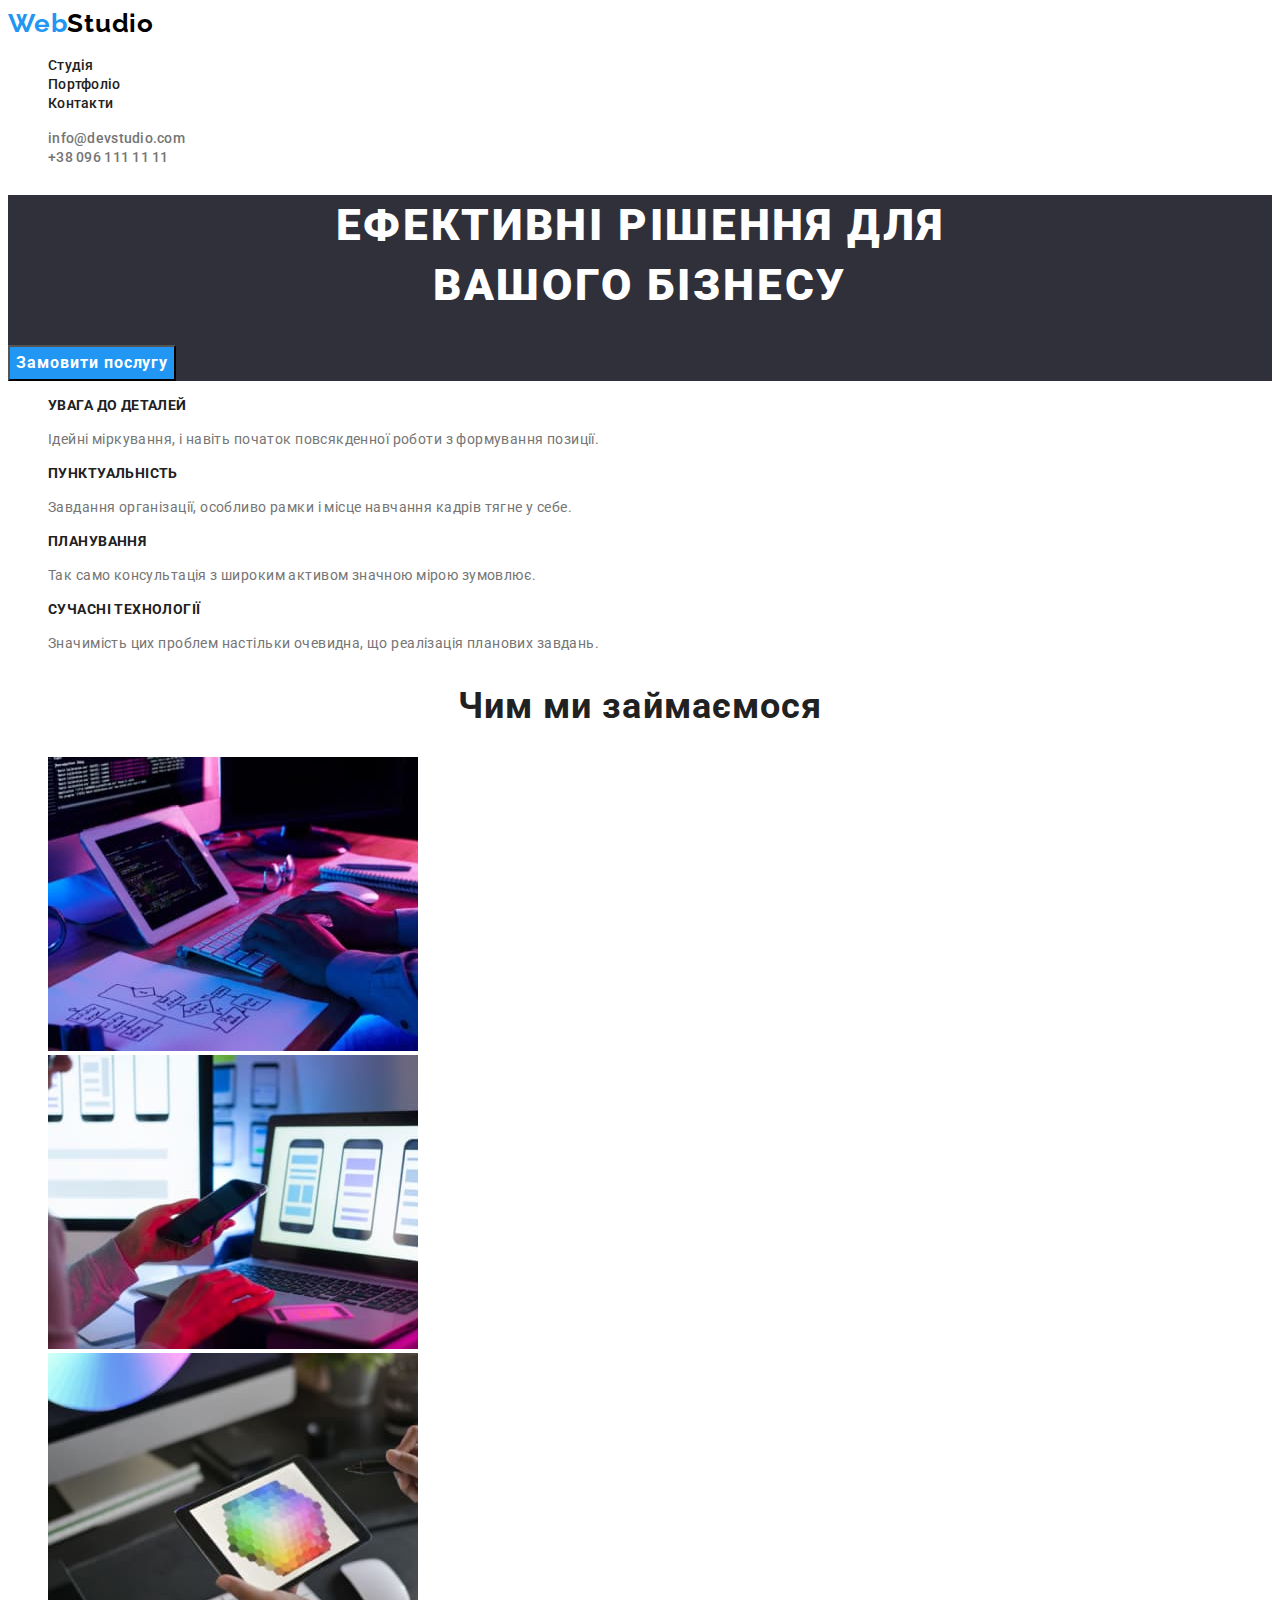
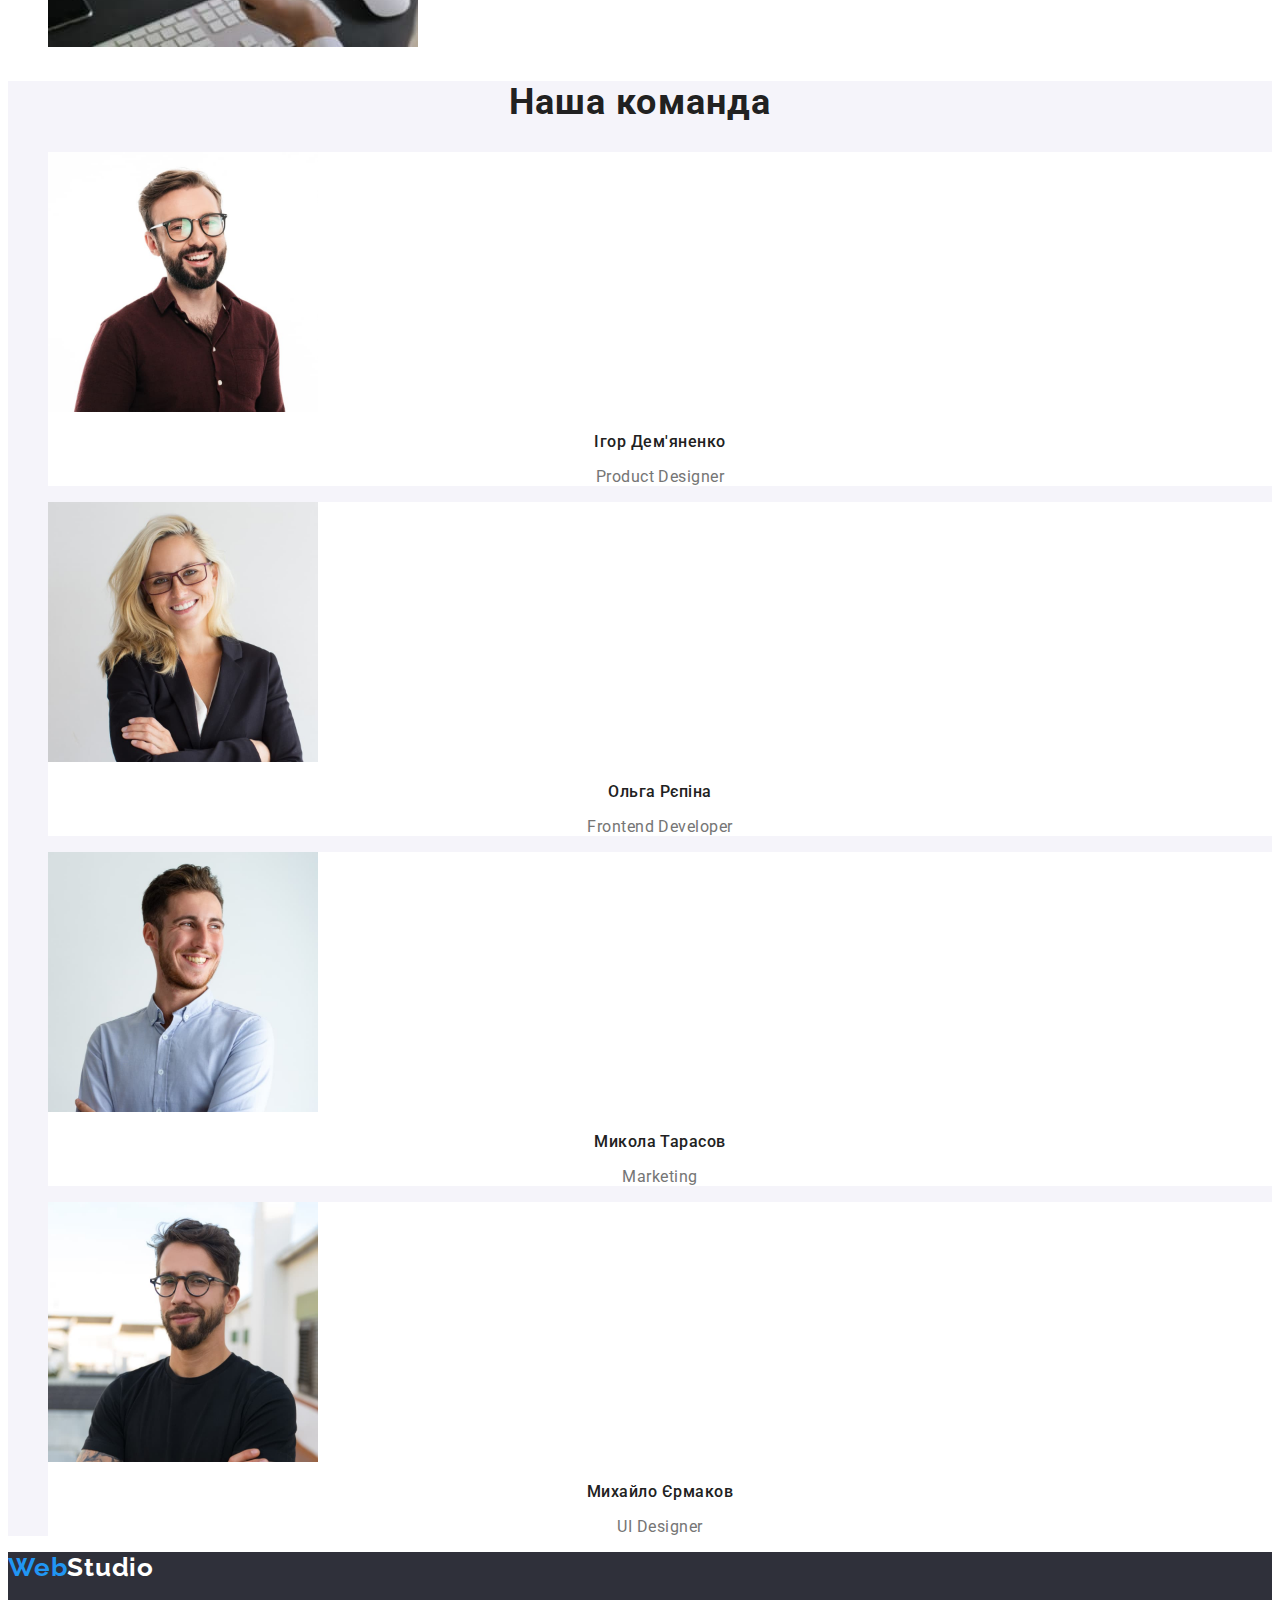
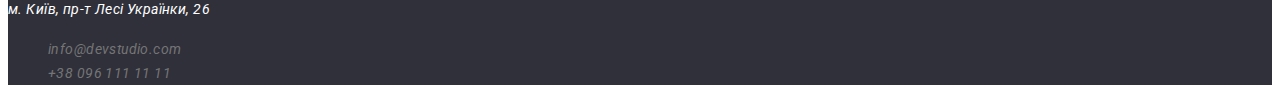
==== index.html @ 88e868c9 "Summary" ====
<!DOCTYPE html>
<html lang="uk">
  <head>
    <meta charset="UTF-8">
    <meta http-equiv="X-UA-Compatible" content="IE=edge">
    <meta name="viewport" content="width=device-width, initial-scale=1.0">
    <link rel="preconnect" href="https://fonts.googleapis.com">
    <link rel="preconnect" href="https://fonts.gstatic.com" crossorigin>
    <link
      href="https://fonts.googleapis.com/css2?family=Raleway:wght@700&family=Roboto:wght@400;500;700;900&display=swap"
      rel="stylesheet">
    <link rel="stylesheet" href="css/styles.css">
    <title>WebStudio</title>
  </head>
  <body>
    <!--Шапка-->
    <header>
      <nav>
        <a href="./index.html" class="logo">Web<span class="logo-styles">Studio</span></a>
        <ul class="nav-link">
          <li><a href="./index.html" class="font">Студія</a></li>
          <li><a href="./portfolio.html" class="font">Портфоліо</a></li>
          <li><a href="/" class="font">Контакти</a></li>
        </ul>
      </nav>
      <!--Контакти-->
      <ul class="contact">
        <li><a href="mailto:info@devstudio.com" class="info">info@devstudio.com</a></li>
        <li><a href="tel:+380961111111" class="info">+38 096 111 11 11</a></li>
      </ul>
    </header>
    <main>
      <!--Банер-->
      <section class="baner-style">
        <h1 class="baner-text">
          Ефективні рішення для <br>
          вашого бізнесу
        </h1>
        <button type="button" class="baner-button">Замовити послугу</button>
      </section>
      <!--Деталі-->
      <section>
        <h2 style="display: none">Shadow</h2>
        <ul>
          <li>
            <h3 class="factor">УВАГА ДО ДЕТАЛЕЙ</h3>
            <p class="opisanie">
              Ідейні міркування, і навіть початок повсякденної роботи з формування позиції.
            </p>
          </li>
          <li>
            <h3 class="factor">ПУНКТУАЛЬНІСТЬ</h3>
            <p class="opisanie">
              Завдання організації, особливо рамки і місце навчання кадрів тягне у себе.
            </p>
          </li>
          <li>
            <h3 class="factor">ПЛАНУВАННЯ</h3>
            <p class="opisanie">Так само консультація з широким активом значною мірою зумовлює.</p>
          </li>
          <li>
            <h3 class="factor">СУЧАСНІ ТЕХНОЛОГІЇ</h3>
            <p class="opisanie">
              Значимість цих проблем настільки очевидна, що реалізація планових завдань.
            </p>
          </li>
        </ul>
      </section>
      <!--Заняття-->
      <section>
        <h2 class="glava">Чим ми займаємося</h2>
        <ul>
          <li>
            <img src="./images/boxone.jpg" alt="Адаптовано під будь який тип екрану" width="370">
          </li>
          <li>
            <img src="./images/boxtwo.jpg" alt="Робити можно завдяки смартфону" width="370">
          </li>
          <li>
            <img src="./images/boxthree.jpg" alt="Робота з зображенням" width="370">
          </li>
        </ul>
      </section>
      <!--Команда-->
      <section class="glava-job-title">
        <h2 class="glava">Наша команда</h2>
        <ul>
          <li class="bg-card">
            <img src="./images/nameone.jpg" alt="Ігор Дем'яненко" width="270">
            <h3 class="name-people">Ігор Дем'яненко</h3>
            <p class="job-title">Product Designer</p>
          </li>
          <li class="bg-card">
            <img src="./images/nametwo.jpg" alt="Ольга Рєпіна" width="270">
            <h3 class="name-people">Ольга Рєпіна</h3>
            <p class="job-title">Frontend Developer</p>
          </li>
          <li class="bg-card">
            <img src="./images/namethree.jpg" alt="Микола Тарасов" width="270">
            <h3 class="name-people">Микола Тарасов</h3>
            <p class="job-title">Marketing</p>
          </li>
          <li class="bg-card">
            <img src="./images/namefour.jpg" alt="Михайло Єрмаков" width="270">
            <h3 class="name-people">Михайло Єрмаков</h3>
            <p class="job-title">UI Designer</p>
          </li>
        </ul>
      </section>
    </main>
    <!--Підвал-->
    <footer class="drop-info">
      <a href="./index.html" class="logo">Web<span class="foot-logo">Studio</span></a>
      <address>
        <p class="street">м. Київ, пр-т Лесі Українки, 26</p>
        <ul class="foot-contact">
          <li><a href="mailto:info@devstudio.com" class="foot-info">info@devstudio.com</a></li>
          <li><a href="tel:+380961111111" class="foot-info">+38 096 111 11 11</a></li>
        </ul>
      </address>
    </footer>
  </body>
</html>
---- css/styles.css ----
:root {
  --background-color-sect: #2f303a;
  --background-color-sect-button: #f5f4fa;
  --background-color-button: #2196f3;
  --background-color-focus-button: #188CE8;
  --text-color-logo: #000000;
  --text-color-logo-foot: #ffffff;
  --color-text-logo: #2196f3;
  --color-text-title-button: #ffffff;
  --color-text-h2: #212121;
  --color-text-p: #757575;
  --color-text-link: #212121;
  --color-text-contact: #757575;
  --hover-focus-link-button: #2196f3;
}

body {
  font-family: 'Roboto', sans-serif;
  background: #ffffff;
  color: var(--color-text-h2);
}

ul {
  list-style: none;
}

a {
  text-decoration: none;
}

/* Logo-шрифт/колір */

.logo {
  font-family: 'Raleway', sans-serif;
  color: var(--color-text-logo);
  font-weight: 700;
  font-size: 26px;
  line-height: calc(31 / 26);
  letter-spacing: 0.03em;
}

.logo-styles {
  color: var(--text-color-logo);
  line-height: calc(31 / 26);
  letter-spacing: 0.03em;
}

/* Шапка index portfolio */

.nav-link .font {
  color: var(--color-text-link);
  font-weight: 500;
  font-size: 14px;
  line-height: calc(16 / 14);
  letter-spacing: 0.02em;
}

.nav-link .font:hover,
.nav-link .font:focus {
  color: var(--hover-focus-link-button);
}

.contact .info {
  color: var(--color-text-contact);
  font-weight: 500;
  font-size: 14px;
  line-height: calc(16 / 14);
  letter-spacing: 0.02em;
}

.contact .info:hover,
.contact .info:focus {
  color: var(--hover-focus-link-button);
}

/* Банер index */

.baner-style {
  background: var(--background-color-sect);
}

.baner-text {
  color: var(--color-text-title-button);
  text-align: center;
  font-weight: 900;
  font-size: 44px;
  line-height: calc(60 / 44);
  letter-spacing: 0.06em;
  text-transform: uppercase;
}

.baner-button {
  font-family: 'Roboto', sans-serif;
  background-color: var(--background-color-button);
  color: var(--color-text-title-button);
  cursor: pointer;
  font-weight: 700;
  font-size: 16px;
  line-height: calc(30 / 16);
  letter-spacing: 0.06em;
}

.baner-button:hover,
.baner-button:focus {
  background-color: var(--background-color-focus-button);
}

/* Деталі */

.factor {
  font-weight: 700;
  font-size: 14px;
  line-height: calc(16 / 14);
  letter-spacing: 0.03em;
  text-transform: uppercase;
}

.opisanie {
  font-size: 14px;
  color: var(--color-text-p);
  line-height: calc(24 / 14);
  letter-spacing: 0.03em;
}

/* Заняття Команда index */

.glava-job-title {
  background-color: var(--background-color-sect-button);
}

.glava {
  text-align: center;
  font-weight: 700;
  font-size: 36px;
  line-height: calc(42 / 36);
  letter-spacing: 0.03em;
}

.bg-card {
  background-color: var(--color-text-title-button);
}

.name-people {
  text-align: center;
  font-weight: 500;
  font-size: 16px;
  line-height: calc(19 / 16);
  letter-spacing: 0.03em;
}

.job-title {
  color: var(--color-text-p);
  text-align: center;
  font-size: 16px;
  line-height: calc(19 / 16);
  letter-spacing: 0.03em;
}

/* Портфоліо */

.list-button .click-button {
  font-family: 'Roboto', sans-serif;
  background-color: var(--background-color-sect-button);
  cursor: pointer;
  color: var(--color-text-link);
  font-weight: 500;
  font-size: 16px;
  line-height: calc(26 / 16);
  text-align: center;
  letter-spacing: 0.03em;
}

.list-button .click-button:hover,
.list-button .click-button:focus {
  background-color: var(--hover-focus-link-button);
  color: var(--color-text-title-button);
}

.project-company {
  font-weight: 700;
  font-size: 18px;
  line-height: calc(36 / 18);
  letter-spacing: 0.06em;
}

.marker-company {
  color: var(--color-text-p);
  font-size: 16px;
  line-height: calc(30 / 16);
  letter-spacing: 0.03em;
}

/* Підвал index portfolio */

.drop-info {
  background: var(--background-color-sect);
}

.foot-logo {
  color: var(--text-color-logo-foot);
  line-height: calc(31 / 26);
  letter-spacing: 0.03em;
}

.street {
  color: var(--text-color-logo-foot);
  font-size: 14px;
  line-height: calc(24 / 14);
  letter-spacing: 0.03em;
}

.foot-contact .foot-info {
  color: var(--color-text-contact);
  font-size: 14px;
  line-height: calc(24 / 14);
  letter-spacing: 0.03em;
}

.foot-contact .foot-info:hover,
.foot-contact .foot-info:focus {
  color: var(--hover-focus-link-button);
}
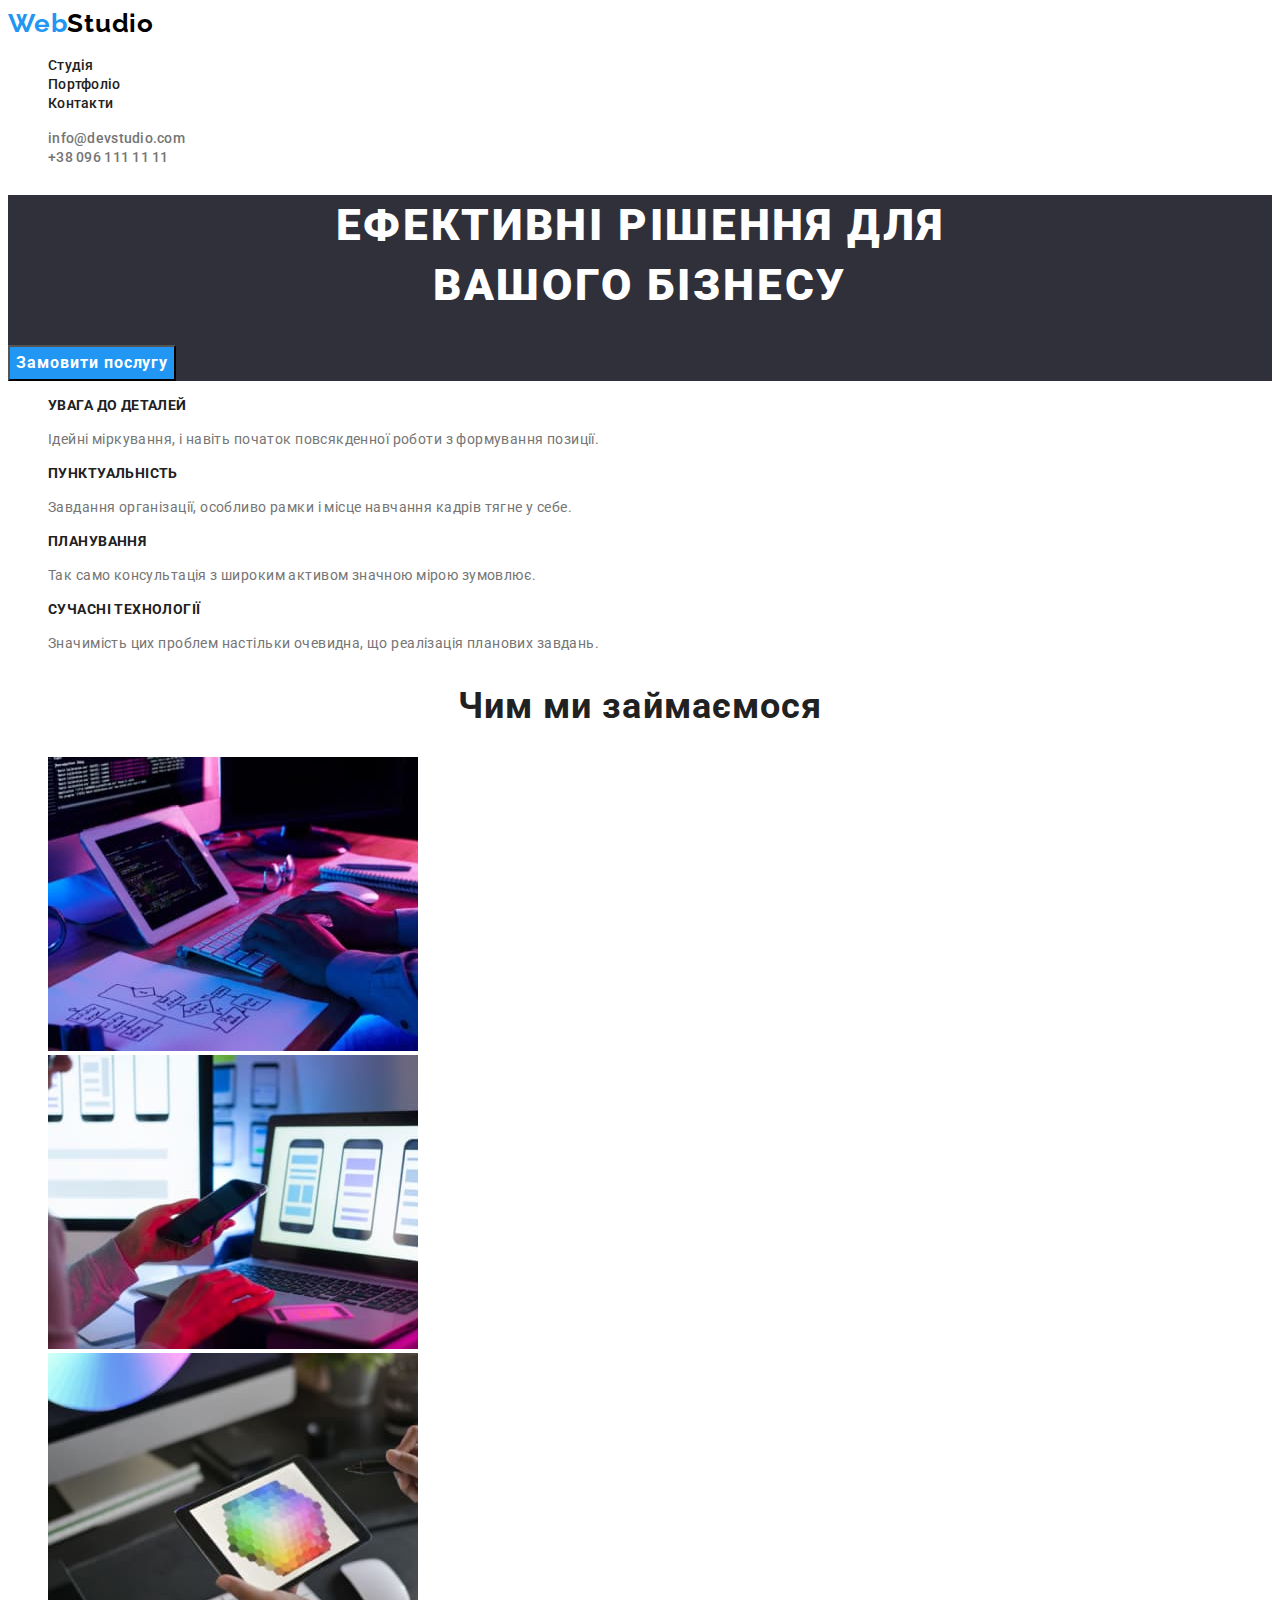
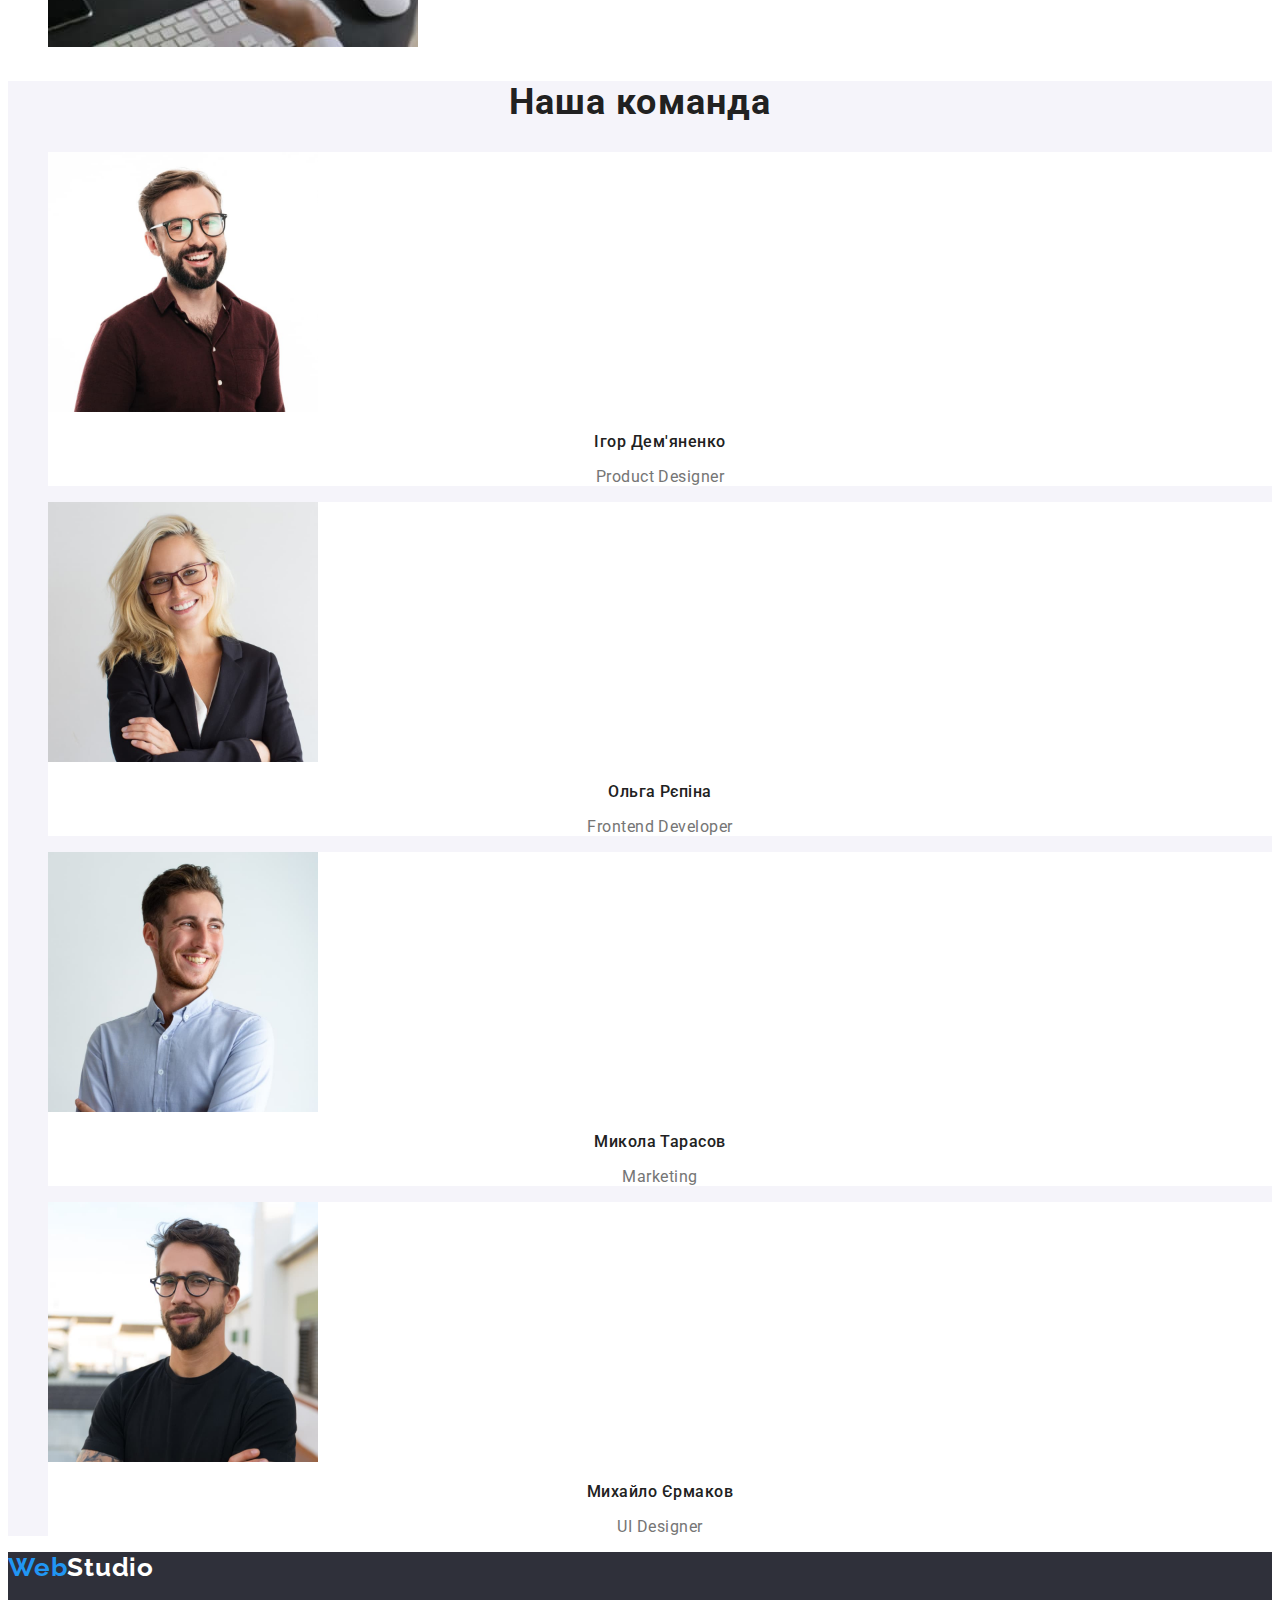
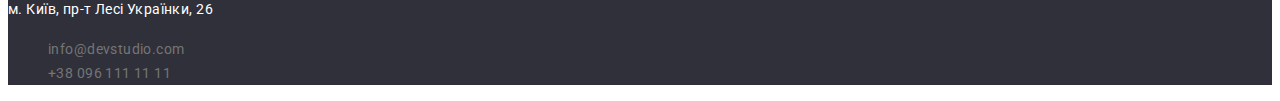
==== commit e00ea445: "New Summary" ====
--- a/index.html
+++ b/index.html
@@ -111,7 +111,7 @@
     <!--Підвал-->
     <footer class="drop-info">
       <a href="./index.html" class="logo">Web<span class="foot-logo">Studio</span></a>
-      <address>
+      <address class="foot-adress">
         <p class="street">м. Київ, пр-т Лесі Українки, 26</p>
         <ul class="foot-contact">
           <li><a href="mailto:info@devstudio.com" class="foot-info">info@devstudio.com</a></li>
--- a/css/styles.css
+++ b/css/styles.css
@@ -2,7 +2,7 @@
   --background-color-sect: #2f303a;
   --background-color-sect-button: #f5f4fa;
   --background-color-button: #2196f3;
-  --background-color-focus-button: #188CE8;
+  --background-color-focus-button: #188ce8;
   --text-color-logo: #000000;
   --text-color-logo-foot: #ffffff;
   --color-text-logo: #2196f3;
@@ -90,7 +90,7 @@
 }
 
 .baner-button {
-  font-family: 'Roboto', sans-serif;
+  font-family: inherit;
   background-color: var(--background-color-button);
   color: var(--color-text-title-button);
   cursor: pointer;
@@ -159,7 +159,7 @@
 /* Портфоліо */
 
 .list-button .click-button {
-  font-family: 'Roboto', sans-serif;
+  font-family: inherit;
   background-color: var(--background-color-sect-button);
   cursor: pointer;
   color: var(--color-text-link);
@@ -171,7 +171,8 @@
 }
 
 .list-button .click-button:hover,
-.list-button .click-button:focus {
+.list-button .click-button:focus,
+.list-button .click-button:active {
   background-color: var(--hover-focus-link-button);
   color: var(--color-text-title-button);
 }
@@ -202,6 +203,10 @@
   letter-spacing: 0.03em;
 }
 
+.foot-adress {
+  font-style: normal;
+}
+
 .street {
   color: var(--text-color-logo-foot);
   font-size: 14px;
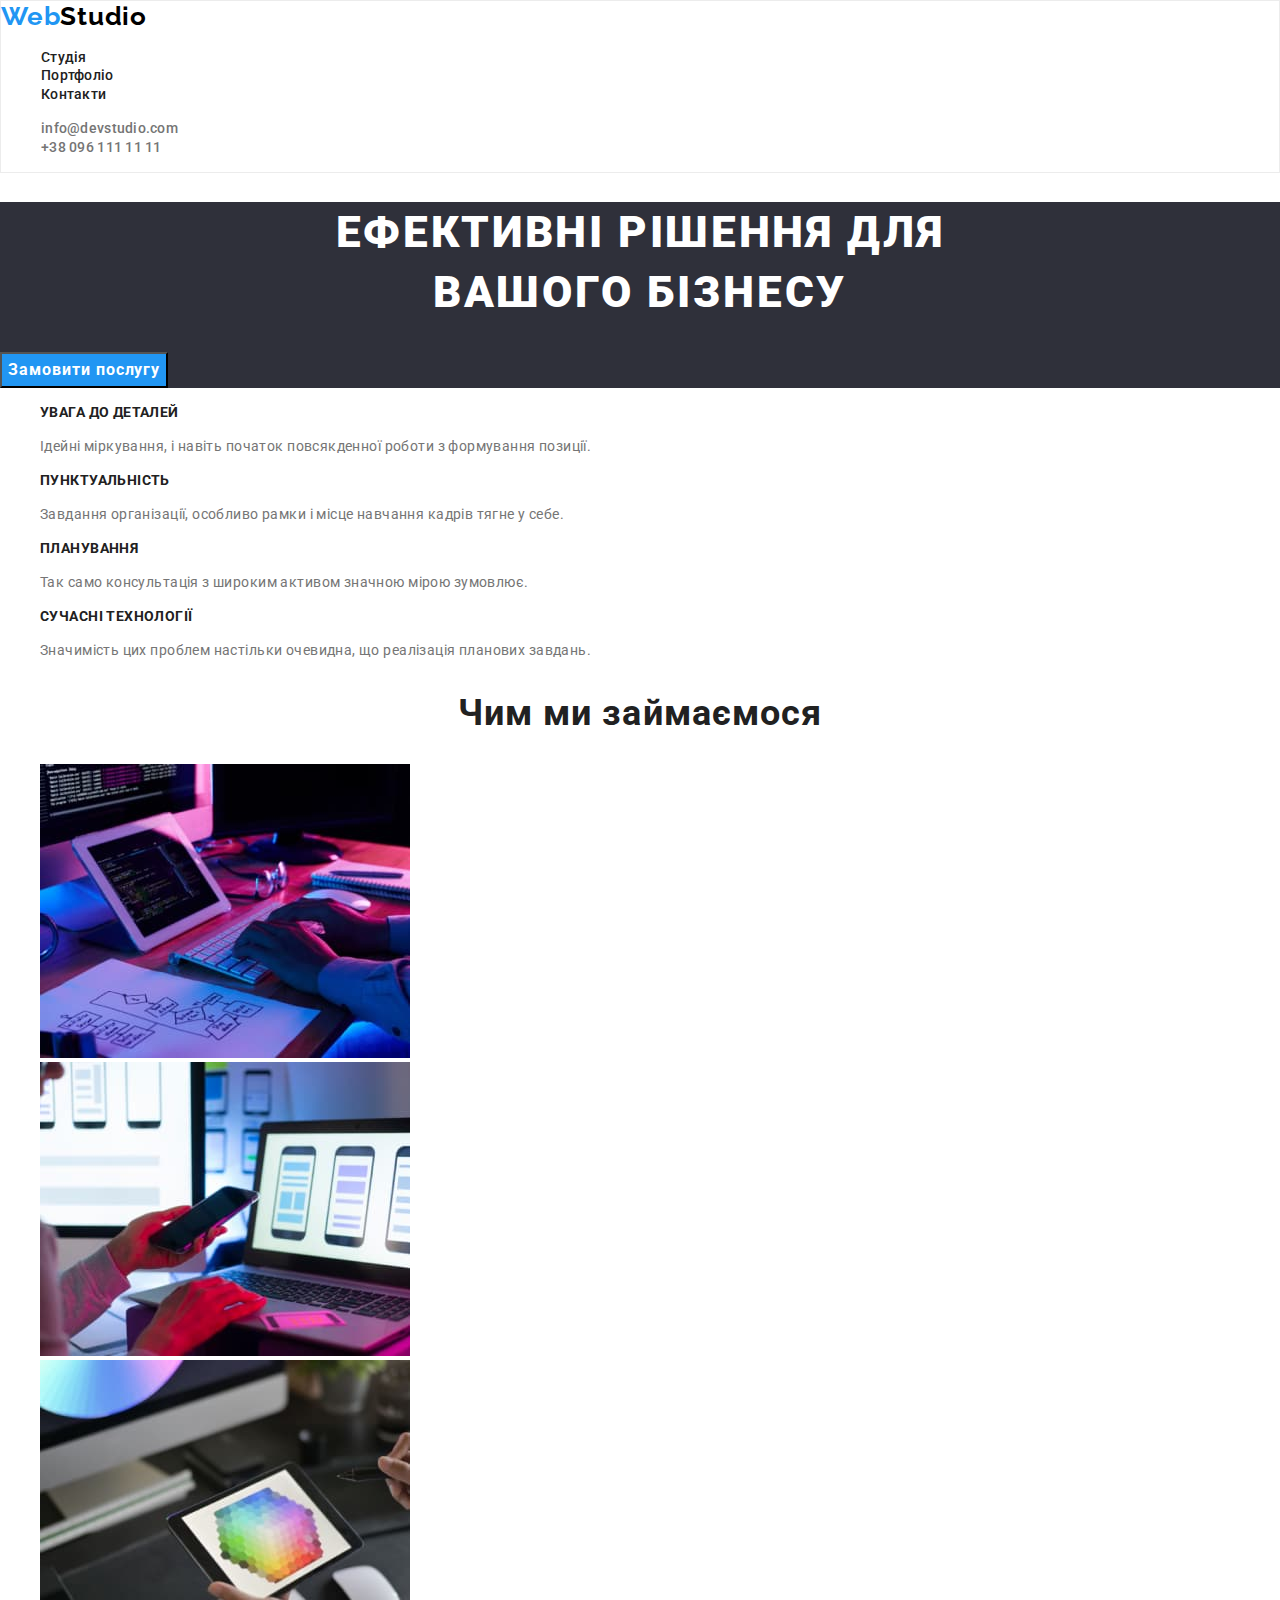
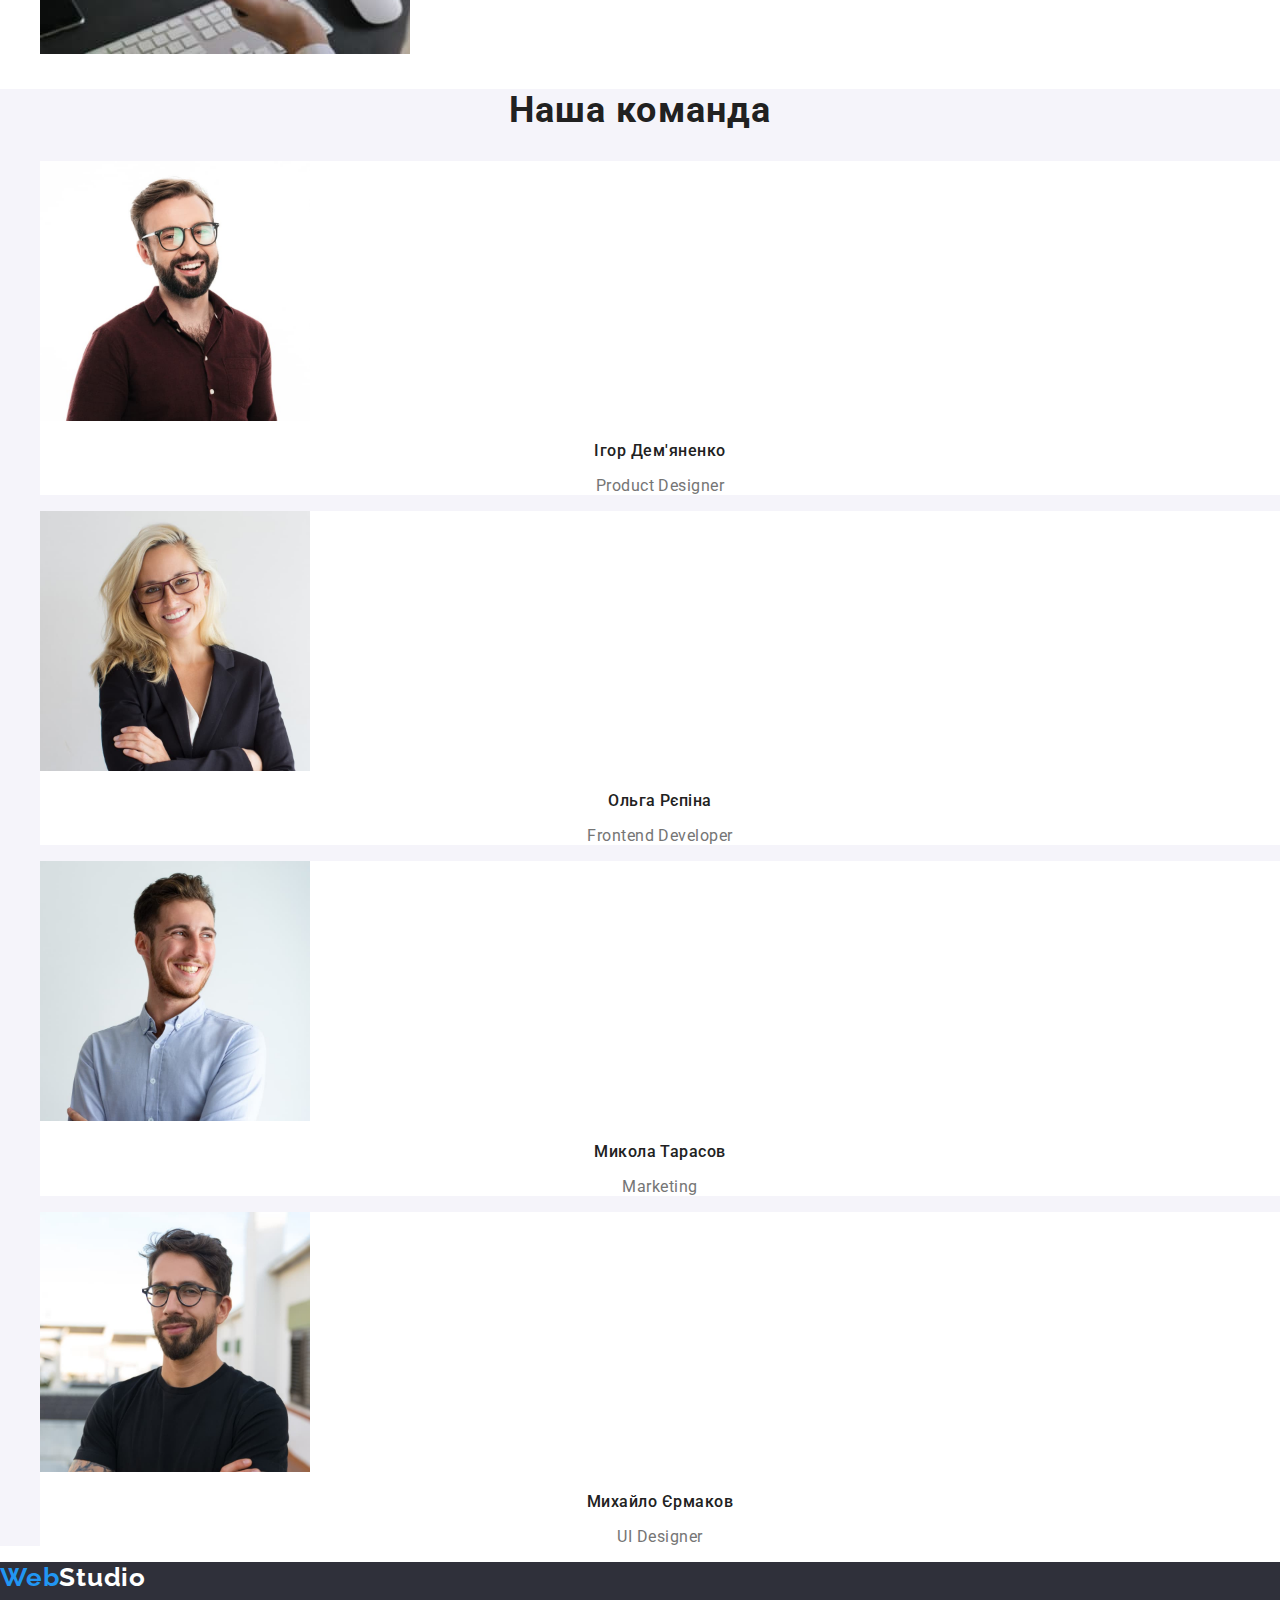
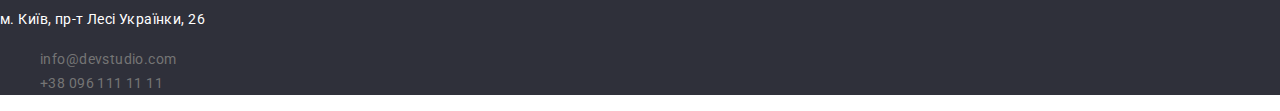
==== commit c7d11fb4: "Summary NEW 10.11" ====
--- a/index.html
+++ b/index.html
@@ -1,123 +1,146 @@
 <!DOCTYPE html>
 <html lang="uk">
   <head>
-    <meta charset="UTF-8">
-    <meta http-equiv="X-UA-Compatible" content="IE=edge">
-    <meta name="viewport" content="width=device-width, initial-scale=1.0">
-    <link rel="preconnect" href="https://fonts.googleapis.com">
-    <link rel="preconnect" href="https://fonts.gstatic.com" crossorigin>
+    <meta charset="UTF-8" />
+    <meta http-equiv="X-UA-Compatible" content="IE=edge" />
+    <meta name="viewport" content="width=device-width, initial-scale=1.0" />
+    <link rel="preconnect" href="https://fonts.googleapis.com" />
+    <link rel="preconnect" href="https://fonts.gstatic.com" crossorigin />
     <link
       href="https://fonts.googleapis.com/css2?family=Raleway:wght@700&family=Roboto:wght@400;500;700;900&display=swap"
-      rel="stylesheet">
-    <link rel="stylesheet" href="css/styles.css">
+      rel="stylesheet"
+    />
+    <link
+      rel="stylesheet"
+      href="https://cdnjs.cloudflare.com/ajax/libs/modern-normalize/1.1.0/modern-normalize.min.css"
+    />
+    <link rel="stylesheet" href="css/styles.css" />
     <title>WebStudio</title>
   </head>
   <body>
     <!--Шапка-->
-    <header>
-      <nav>
-        <a href="./index.html" class="logo">Web<span class="logo-styles">Studio</span></a>
-        <ul class="nav-link">
-          <li><a href="./index.html" class="font">Студія</a></li>
-          <li><a href="./portfolio.html" class="font">Портфоліо</a></li>
-          <li><a href="/" class="font">Контакти</a></li>
+    <header class="headers">
+      <div class="container container-nav">
+        <nav>
+          <a href="./index.html" class="logo">Web<span class="logo-styles">Studio</span></a>
+          <ul class="nav-link">
+            <li><a href="./index.html" class="font">Студія</a></li>
+            <li><a href="./portfolio.html" class="font">Портфоліо</a></li>
+            <li><a href="/" class="font">Контакти</a></li>
+          </ul>
+        </nav>
+      </div>
+      <!--Контакти-->
+      <div class="container container-contact">
+        <ul class="contact">
+          <li><a href="mailto:info@devstudio.com" class="info">info@devstudio.com</a></li>
+          <li><a href="tel:+380961111111" class="info">+38 096 111 11 11</a></li>
         </ul>
-      </nav>
-      <!--Контакти-->
-      <ul class="contact">
-        <li><a href="mailto:info@devstudio.com" class="info">info@devstudio.com</a></li>
-        <li><a href="tel:+380961111111" class="info">+38 096 111 11 11</a></li>
-      </ul>
+      </div>
     </header>
     <main>
       <!--Банер-->
-      <section class="baner-style">
+      <section class="baner-style section">
         <h1 class="baner-text">
-          Ефективні рішення для <br>
+          Ефективні рішення для <br />
           вашого бізнесу
         </h1>
         <button type="button" class="baner-button">Замовити послугу</button>
       </section>
       <!--Деталі-->
-      <section>
-        <h2 style="display: none">Shadow</h2>
-        <ul>
-          <li>
-            <h3 class="factor">УВАГА ДО ДЕТАЛЕЙ</h3>
-            <p class="opisanie">
-              Ідейні міркування, і навіть початок повсякденної роботи з формування позиції.
-            </p>
-          </li>
-          <li>
-            <h3 class="factor">ПУНКТУАЛЬНІСТЬ</h3>
-            <p class="opisanie">
-              Завдання організації, особливо рамки і місце навчання кадрів тягне у себе.
-            </p>
-          </li>
-          <li>
-            <h3 class="factor">ПЛАНУВАННЯ</h3>
-            <p class="opisanie">Так само консультація з широким активом значною мірою зумовлює.</p>
-          </li>
-          <li>
-            <h3 class="factor">СУЧАСНІ ТЕХНОЛОГІЇ</h3>
-            <p class="opisanie">
-              Значимість цих проблем настільки очевидна, що реалізація планових завдань.
-            </p>
-          </li>
-        </ul>
+      <section class="section">
+        <div class="container container-factor">
+          <h2 style="display: none">Shadow</h2>
+          <ul>
+            <li>
+              <h3 class="factor">УВАГА ДО ДЕТАЛЕЙ</h3>
+              <p class="opisanie">
+                Ідейні міркування, і навіть початок повсякденної роботи з формування позиції.
+              </p>
+            </li>
+            <li>
+              <h3 class="factor">ПУНКТУАЛЬНІСТЬ</h3>
+              <p class="opisanie">
+                Завдання організації, особливо рамки і місце навчання кадрів тягне у себе.
+              </p>
+            </li>
+            <li>
+              <h3 class="factor">ПЛАНУВАННЯ</h3>
+              <p class="opisanie">
+                Так само консультація з широким активом значною мірою зумовлює.
+              </p>
+            </li>
+            <li>
+              <h3 class="factor">СУЧАСНІ ТЕХНОЛОГІЇ</h3>
+              <p class="opisanie">
+                Значимість цих проблем настільки очевидна, що реалізація планових завдань.
+              </p>
+            </li>
+          </ul>
+        </div>
       </section>
       <!--Заняття-->
-      <section>
-        <h2 class="glava">Чим ми займаємося</h2>
-        <ul>
-          <li>
-            <img src="./images/boxone.jpg" alt="Адаптовано під будь який тип екрану" width="370">
-          </li>
-          <li>
-            <img src="./images/boxtwo.jpg" alt="Робити можно завдяки смартфону" width="370">
-          </li>
-          <li>
-            <img src="./images/boxthree.jpg" alt="Робота з зображенням" width="370">
-          </li>
-        </ul>
+      <section class="section">
+        <div class="container container-work">
+          <h2 class="glava">Чим ми займаємося</h2>
+          <ul>
+            <li>
+              <img
+                src="./images/boxone.jpg"
+                alt="Адаптовано під будь який тип екрану"
+                width="370"
+              />
+            </li>
+            <li>
+              <img src="./images/boxtwo.jpg" alt="Робити можно завдяки смартфону" width="370" />
+            </li>
+            <li>
+              <img src="./images/boxthree.jpg" alt="Робота з зображенням" width="370" />
+            </li>
+          </ul>
+        </div>
       </section>
       <!--Команда-->
       <section class="glava-job-title">
-        <h2 class="glava">Наша команда</h2>
-        <ul>
-          <li class="bg-card">
-            <img src="./images/nameone.jpg" alt="Ігор Дем'яненко" width="270">
-            <h3 class="name-people">Ігор Дем'яненко</h3>
-            <p class="job-title">Product Designer</p>
-          </li>
-          <li class="bg-card">
-            <img src="./images/nametwo.jpg" alt="Ольга Рєпіна" width="270">
-            <h3 class="name-people">Ольга Рєпіна</h3>
-            <p class="job-title">Frontend Developer</p>
-          </li>
-          <li class="bg-card">
-            <img src="./images/namethree.jpg" alt="Микола Тарасов" width="270">
-            <h3 class="name-people">Микола Тарасов</h3>
-            <p class="job-title">Marketing</p>
-          </li>
-          <li class="bg-card">
-            <img src="./images/namefour.jpg" alt="Михайло Єрмаков" width="270">
-            <h3 class="name-people">Михайло Єрмаков</h3>
-            <p class="job-title">UI Designer</p>
-          </li>
-        </ul>
+        <div class="container container-people">
+          <h2 class="glava">Наша команда</h2>
+          <ul>
+            <li class="bg-card">
+              <img src="./images/nameone.jpg" alt="Ігор Дем'яненко" width="270" />
+              <h3 class="name-people">Ігор Дем'яненко</h3>
+              <p class="job-title">Product Designer</p>
+            </li>
+            <li class="bg-card">
+              <img src="./images/nametwo.jpg" alt="Ольга Рєпіна" width="270" />
+              <h3 class="name-people">Ольга Рєпіна</h3>
+              <p class="job-title">Frontend Developer</p>
+            </li>
+            <li class="bg-card">
+              <img src="./images/namethree.jpg" alt="Микола Тарасов" width="270" />
+              <h3 class="name-people">Микола Тарасов</h3>
+              <p class="job-title">Marketing</p>
+            </li>
+            <li class="bg-card">
+              <img src="./images/namefour.jpg" alt="Михайло Єрмаков" width="270" />
+              <h3 class="name-people">Михайло Єрмаков</h3>
+              <p class="job-title">UI Designer</p>
+            </li>
+          </ul>
+        </div>
       </section>
     </main>
     <!--Підвал-->
     <footer class="drop-info">
-      <a href="./index.html" class="logo">Web<span class="foot-logo">Studio</span></a>
-      <address class="foot-adress">
-        <p class="street">м. Київ, пр-т Лесі Українки, 26</p>
-        <ul class="foot-contact">
-          <li><a href="mailto:info@devstudio.com" class="foot-info">info@devstudio.com</a></li>
-          <li><a href="tel:+380961111111" class="foot-info">+38 096 111 11 11</a></li>
-        </ul>
-      </address>
+      <div class="container container-foot">
+        <a href="./index.html" class="logo">Web<span class="foot-logo">Studio</span></a>
+        <address class="foot-adress">
+          <p class="street">м. Київ, пр-т Лесі Українки, 26</p>
+          <ul class="foot-contact">
+            <li><a href="mailto:info@devstudio.com" class="foot-info">info@devstudio.com</a></li>
+            <li><a href="tel:+380961111111" class="foot-info">+38 096 111 11 11</a></li>
+          </ul>
+        </address>
+      </div>
     </footer>
   </body>
 </html>
--- a/css/styles.css
+++ b/css/styles.css
@@ -14,6 +14,16 @@
   --hover-focus-link-button: #2196f3;
 }
 
+html {
+  box-sizing: border-box;
+}
+
+*,
+*::before,
+*::after {
+  box-sizing: inherit;
+}
+
 body {
   font-family: 'Roboto', sans-serif;
   background: #ffffff;
@@ -26,6 +36,12 @@
 
 a {
   text-decoration: none;
+}
+
+/* Контейнери та відступи / стилі */
+
+.headers {
+  border: 1px solid #ECECEC;
 }
 
 /* Logo-шрифт/колір */
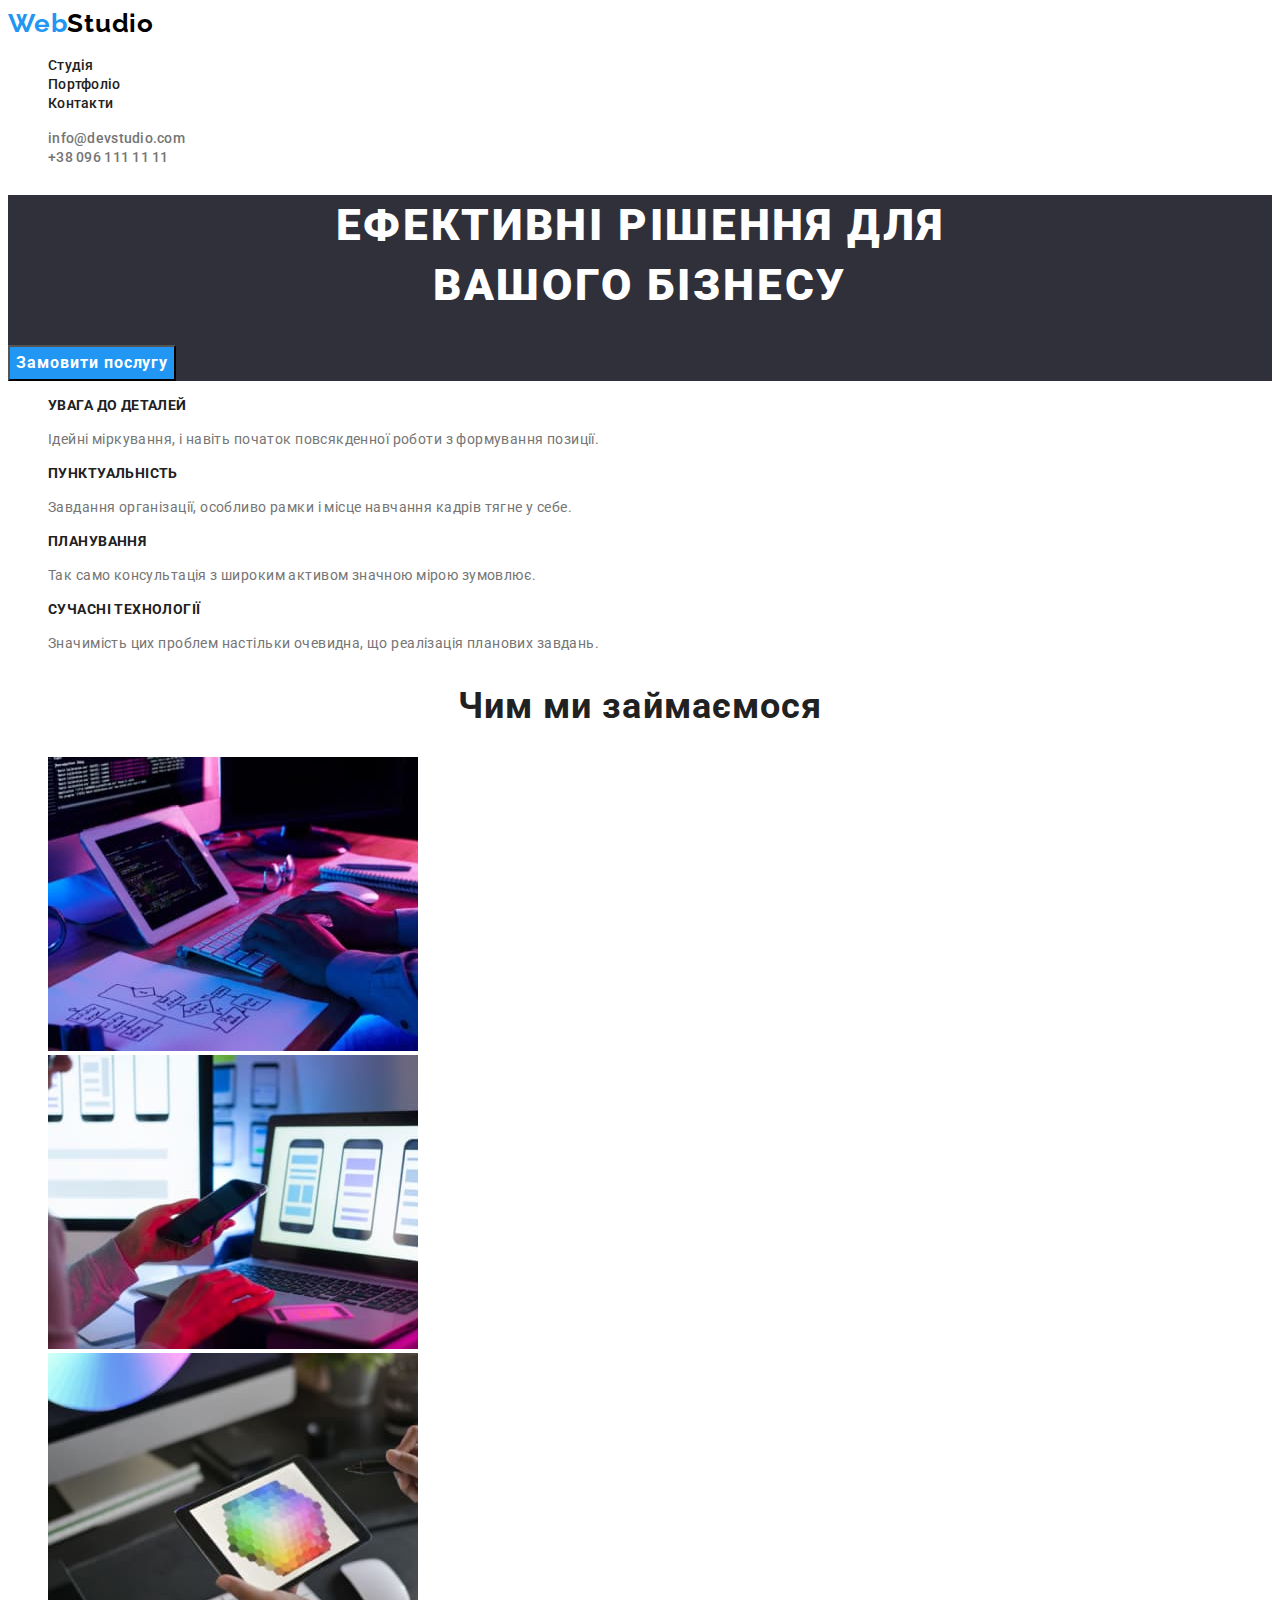
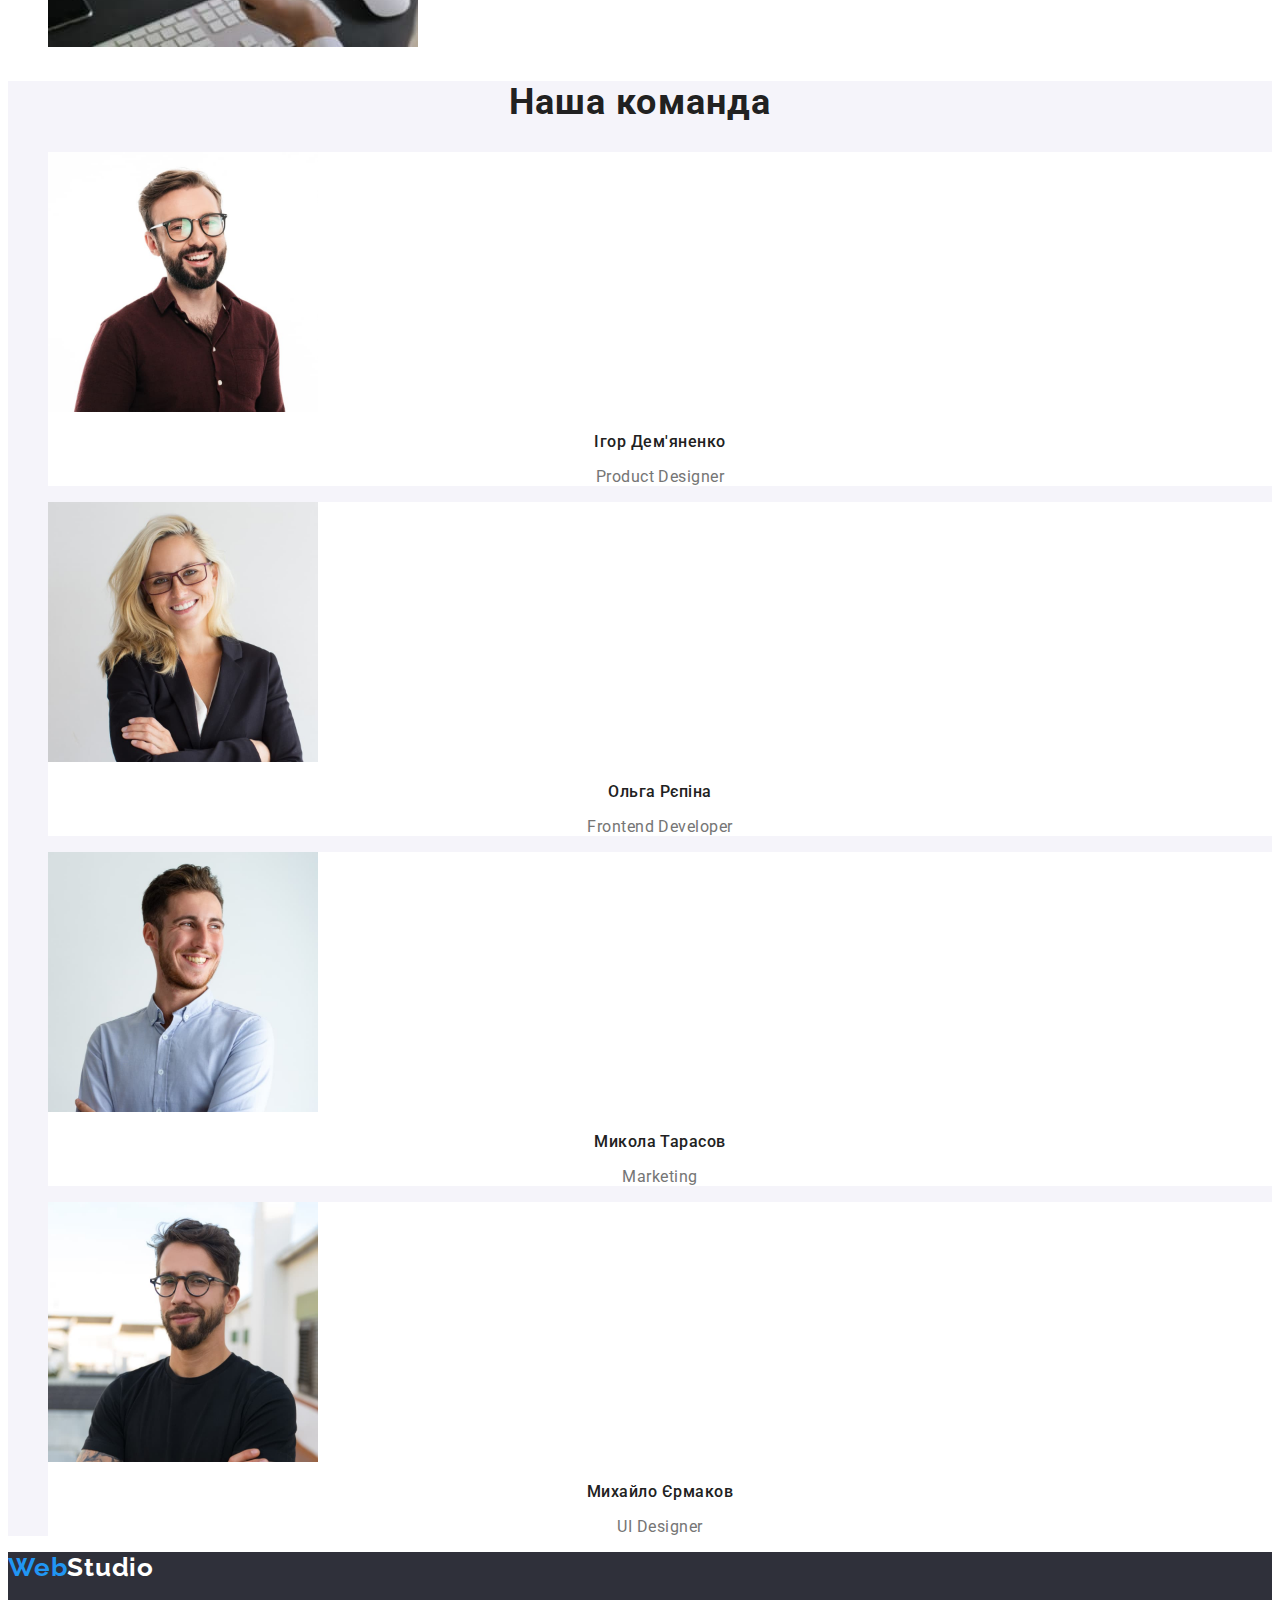
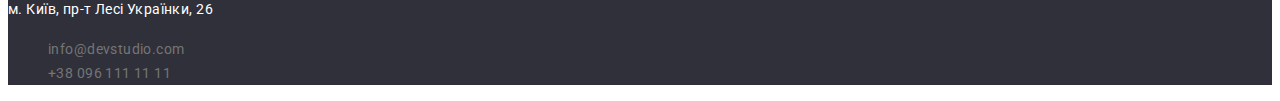
==== commit 97ea8120: "new commit" ====
--- a/index.html
+++ b/index.html
@@ -1,146 +1,123 @@
 <!DOCTYPE html>
 <html lang="uk">
   <head>
-    <meta charset="UTF-8" />
-    <meta http-equiv="X-UA-Compatible" content="IE=edge" />
-    <meta name="viewport" content="width=device-width, initial-scale=1.0" />
-    <link rel="preconnect" href="https://fonts.googleapis.com" />
-    <link rel="preconnect" href="https://fonts.gstatic.com" crossorigin />
+    <meta charset="UTF-8">
+    <meta http-equiv="X-UA-Compatible" content="IE=edge">
+    <meta name="viewport" content="width=device-width, initial-scale=1.0">
+    <link rel="preconnect" href="https://fonts.googleapis.com">
+    <link rel="preconnect" href="https://fonts.gstatic.com" crossorigin>
     <link
       href="https://fonts.googleapis.com/css2?family=Raleway:wght@700&family=Roboto:wght@400;500;700;900&display=swap"
-      rel="stylesheet"
-    />
-    <link
-      rel="stylesheet"
-      href="https://cdnjs.cloudflare.com/ajax/libs/modern-normalize/1.1.0/modern-normalize.min.css"
-    />
-    <link rel="stylesheet" href="css/styles.css" />
+      rel="stylesheet">
+    <link rel="stylesheet" href="css/styles.css">
     <title>WebStudio</title>
   </head>
   <body>
     <!--Шапка-->
-    <header class="headers">
-      <div class="container container-nav">
-        <nav>
-          <a href="./index.html" class="logo">Web<span class="logo-styles">Studio</span></a>
-          <ul class="nav-link">
-            <li><a href="./index.html" class="font">Студія</a></li>
-            <li><a href="./portfolio.html" class="font">Портфоліо</a></li>
-            <li><a href="/" class="font">Контакти</a></li>
-          </ul>
-        </nav>
-      </div>
+    <header>
+      <nav>
+        <a href="./index.html" class="logo">Web<span class="logo-styles">Studio</span></a>
+        <ul class="nav-link">
+          <li><a href="./index.html" class="font">Студія</a></li>
+          <li><a href="./portfolio.html" class="font">Портфоліо</a></li>
+          <li><a href="/" class="font">Контакти</a></li>
+        </ul>
+      </nav>
       <!--Контакти-->
-      <div class="container container-contact">
-        <ul class="contact">
-          <li><a href="mailto:info@devstudio.com" class="info">info@devstudio.com</a></li>
-          <li><a href="tel:+380961111111" class="info">+38 096 111 11 11</a></li>
-        </ul>
-      </div>
+      <ul class="contact">
+        <li><a href="mailto:info@devstudio.com" class="info">info@devstudio.com</a></li>
+        <li><a href="tel:+380961111111" class="info">+38 096 111 11 11</a></li>
+      </ul>
     </header>
     <main>
       <!--Банер-->
-      <section class="baner-style section">
+      <section class="baner-style">
         <h1 class="baner-text">
-          Ефективні рішення для <br />
+          Ефективні рішення для <br>
           вашого бізнесу
         </h1>
         <button type="button" class="baner-button">Замовити послугу</button>
       </section>
       <!--Деталі-->
-      <section class="section">
-        <div class="container container-factor">
-          <h2 style="display: none">Shadow</h2>
-          <ul>
-            <li>
-              <h3 class="factor">УВАГА ДО ДЕТАЛЕЙ</h3>
-              <p class="opisanie">
-                Ідейні міркування, і навіть початок повсякденної роботи з формування позиції.
-              </p>
-            </li>
-            <li>
-              <h3 class="factor">ПУНКТУАЛЬНІСТЬ</h3>
-              <p class="opisanie">
-                Завдання організації, особливо рамки і місце навчання кадрів тягне у себе.
-              </p>
-            </li>
-            <li>
-              <h3 class="factor">ПЛАНУВАННЯ</h3>
-              <p class="opisanie">
-                Так само консультація з широким активом значною мірою зумовлює.
-              </p>
-            </li>
-            <li>
-              <h3 class="factor">СУЧАСНІ ТЕХНОЛОГІЇ</h3>
-              <p class="opisanie">
-                Значимість цих проблем настільки очевидна, що реалізація планових завдань.
-              </p>
-            </li>
-          </ul>
-        </div>
+      <section>
+        <h2 style="display: none">Shadow</h2>
+        <ul>
+          <li>
+            <h3 class="factor">УВАГА ДО ДЕТАЛЕЙ</h3>
+            <p class="opisanie">
+              Ідейні міркування, і навіть початок повсякденної роботи з формування позиції.
+            </p>
+          </li>
+          <li>
+            <h3 class="factor">ПУНКТУАЛЬНІСТЬ</h3>
+            <p class="opisanie">
+              Завдання організації, особливо рамки і місце навчання кадрів тягне у себе.
+            </p>
+          </li>
+          <li>
+            <h3 class="factor">ПЛАНУВАННЯ</h3>
+            <p class="opisanie">Так само консультація з широким активом значною мірою зумовлює.</p>
+          </li>
+          <li>
+            <h3 class="factor">СУЧАСНІ ТЕХНОЛОГІЇ</h3>
+            <p class="opisanie">
+              Значимість цих проблем настільки очевидна, що реалізація планових завдань.
+            </p>
+          </li>
+        </ul>
       </section>
       <!--Заняття-->
-      <section class="section">
-        <div class="container container-work">
-          <h2 class="glava">Чим ми займаємося</h2>
-          <ul>
-            <li>
-              <img
-                src="./images/boxone.jpg"
-                alt="Адаптовано під будь який тип екрану"
-                width="370"
-              />
-            </li>
-            <li>
-              <img src="./images/boxtwo.jpg" alt="Робити можно завдяки смартфону" width="370" />
-            </li>
-            <li>
-              <img src="./images/boxthree.jpg" alt="Робота з зображенням" width="370" />
-            </li>
-          </ul>
-        </div>
+      <section>
+        <h2 class="glava">Чим ми займаємося</h2>
+        <ul>
+          <li>
+            <img src="./images/boxone.jpg" alt="Адаптовано під будь який тип екрану" width="370">
+          </li>
+          <li>
+            <img src="./images/boxtwo.jpg" alt="Робити можно завдяки смартфону" width="370">
+          </li>
+          <li>
+            <img src="./images/boxthree.jpg" alt="Робота з зображенням" width="370">
+          </li>
+        </ul>
       </section>
       <!--Команда-->
       <section class="glava-job-title">
-        <div class="container container-people">
-          <h2 class="glava">Наша команда</h2>
-          <ul>
-            <li class="bg-card">
-              <img src="./images/nameone.jpg" alt="Ігор Дем'яненко" width="270" />
-              <h3 class="name-people">Ігор Дем'яненко</h3>
-              <p class="job-title">Product Designer</p>
-            </li>
-            <li class="bg-card">
-              <img src="./images/nametwo.jpg" alt="Ольга Рєпіна" width="270" />
-              <h3 class="name-people">Ольга Рєпіна</h3>
-              <p class="job-title">Frontend Developer</p>
-            </li>
-            <li class="bg-card">
-              <img src="./images/namethree.jpg" alt="Микола Тарасов" width="270" />
-              <h3 class="name-people">Микола Тарасов</h3>
-              <p class="job-title">Marketing</p>
-            </li>
-            <li class="bg-card">
-              <img src="./images/namefour.jpg" alt="Михайло Єрмаков" width="270" />
-              <h3 class="name-people">Михайло Єрмаков</h3>
-              <p class="job-title">UI Designer</p>
-            </li>
-          </ul>
-        </div>
+        <h2 class="glava">Наша команда</h2>
+        <ul>
+          <li class="bg-card">
+            <img src="./images/nameone.jpg" alt="Ігор Дем'яненко" width="270">
+            <h3 class="name-people">Ігор Дем'яненко</h3>
+            <p class="job-title">Product Designer</p>
+          </li>
+          <li class="bg-card">
+            <img src="./images/nametwo.jpg" alt="Ольга Рєпіна" width="270">
+            <h3 class="name-people">Ольга Рєпіна</h3>
+            <p class="job-title">Frontend Developer</p>
+          </li>
+          <li class="bg-card">
+            <img src="./images/namethree.jpg" alt="Микола Тарасов" width="270">
+            <h3 class="name-people">Микола Тарасов</h3>
+            <p class="job-title">Marketing</p>
+          </li>
+          <li class="bg-card">
+            <img src="./images/namefour.jpg" alt="Михайло Єрмаков" width="270">
+            <h3 class="name-people">Михайло Єрмаков</h3>
+            <p class="job-title">UI Designer</p>
+          </li>
+        </ul>
       </section>
     </main>
     <!--Підвал-->
     <footer class="drop-info">
-      <div class="container container-foot">
-        <a href="./index.html" class="logo">Web<span class="foot-logo">Studio</span></a>
-        <address class="foot-adress">
-          <p class="street">м. Київ, пр-т Лесі Українки, 26</p>
-          <ul class="foot-contact">
-            <li><a href="mailto:info@devstudio.com" class="foot-info">info@devstudio.com</a></li>
-            <li><a href="tel:+380961111111" class="foot-info">+38 096 111 11 11</a></li>
-          </ul>
-        </address>
-      </div>
+      <a href="./index.html" class="logo">Web<span class="foot-logo">Studio</span></a>
+      <address class="foot-adress">
+        <p class="street">м. Київ, пр-т Лесі Українки, 26</p>
+        <ul class="foot-contact">
+          <li><a href="mailto:info@devstudio.com" class="foot-info">info@devstudio.com</a></li>
+          <li><a href="tel:+380961111111" class="foot-info">+38 096 111 11 11</a></li>
+        </ul>
+      </address>
     </footer>
   </body>
 </html>
--- a/css/styles.css
+++ b/css/styles.css
@@ -14,16 +14,6 @@
   --hover-focus-link-button: #2196f3;
 }
 
-html {
-  box-sizing: border-box;
-}
-
-*,
-*::before,
-*::after {
-  box-sizing: inherit;
-}
-
 body {
   font-family: 'Roboto', sans-serif;
   background: #ffffff;
@@ -36,12 +26,6 @@
 
 a {
   text-decoration: none;
-}
-
-/* Контейнери та відступи / стилі */
-
-.headers {
-  border: 1px solid #ECECEC;
 }
 
 /* Logo-шрифт/колір */
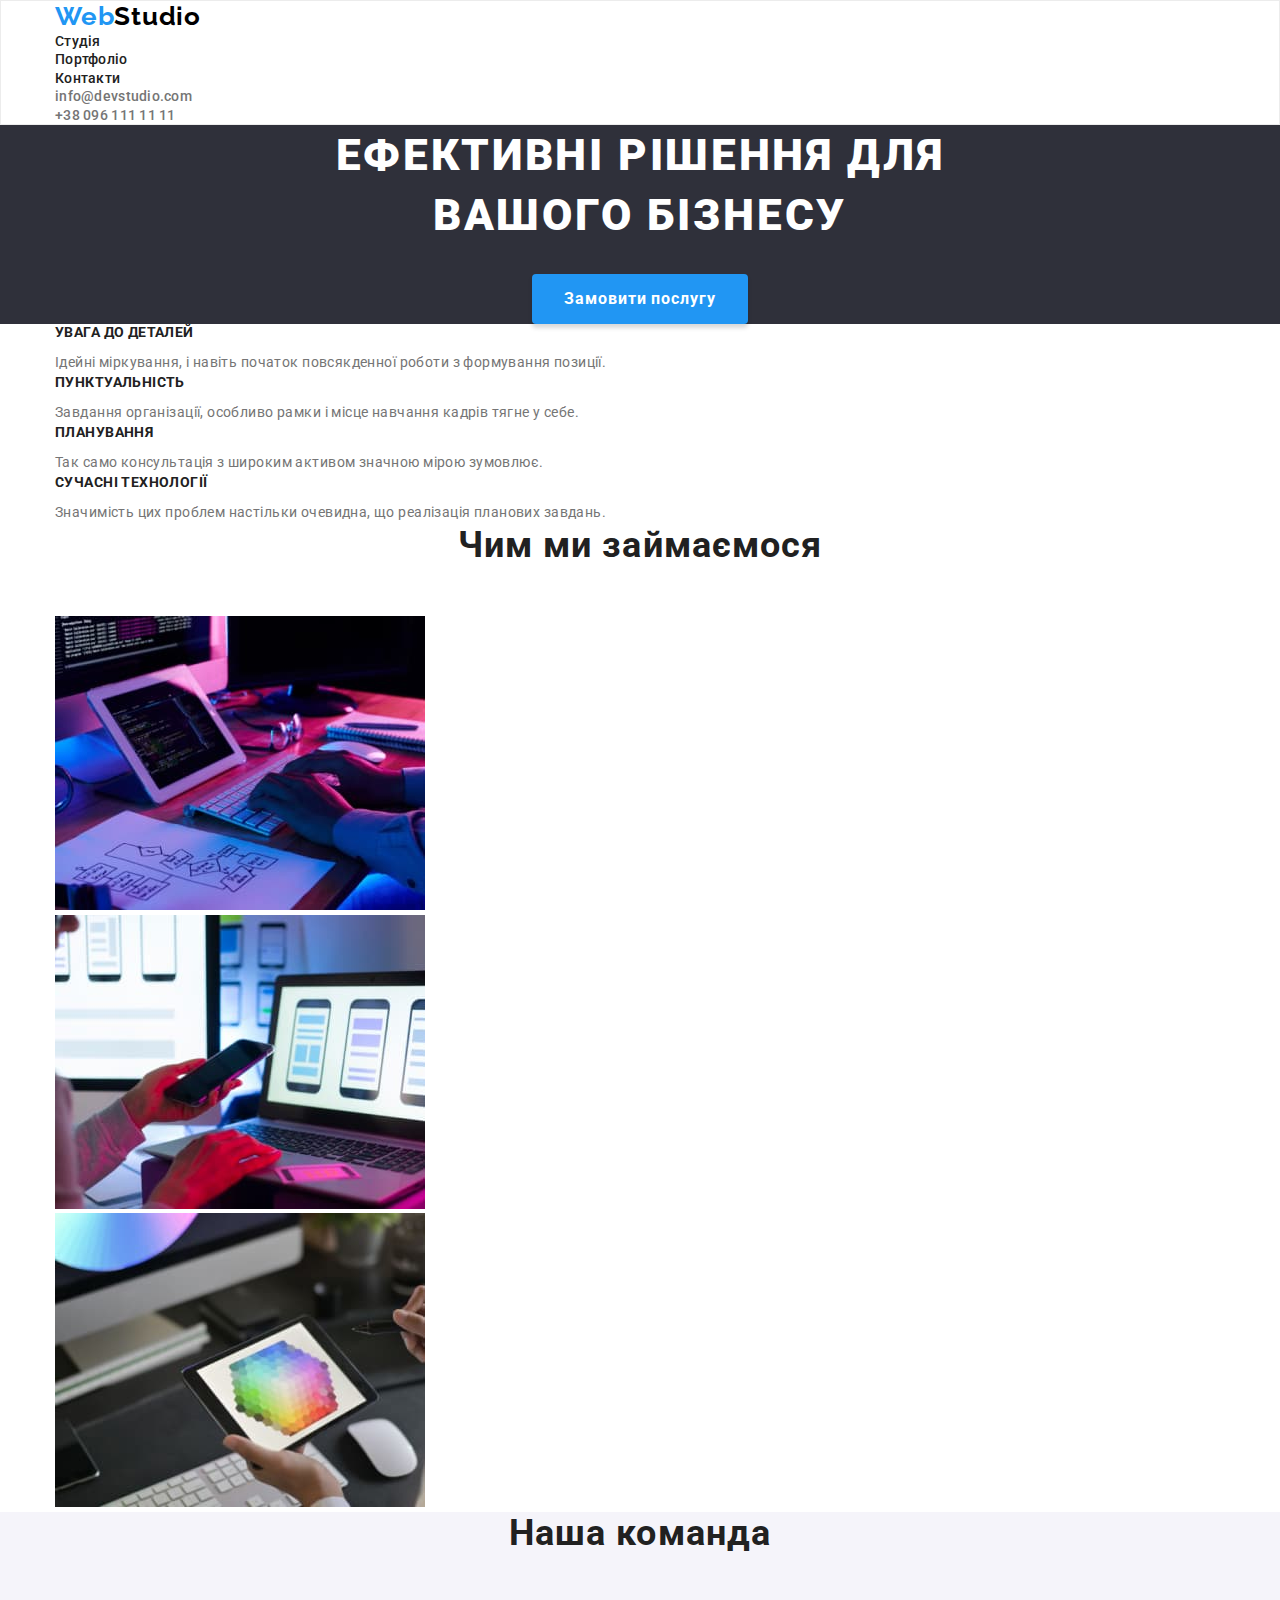
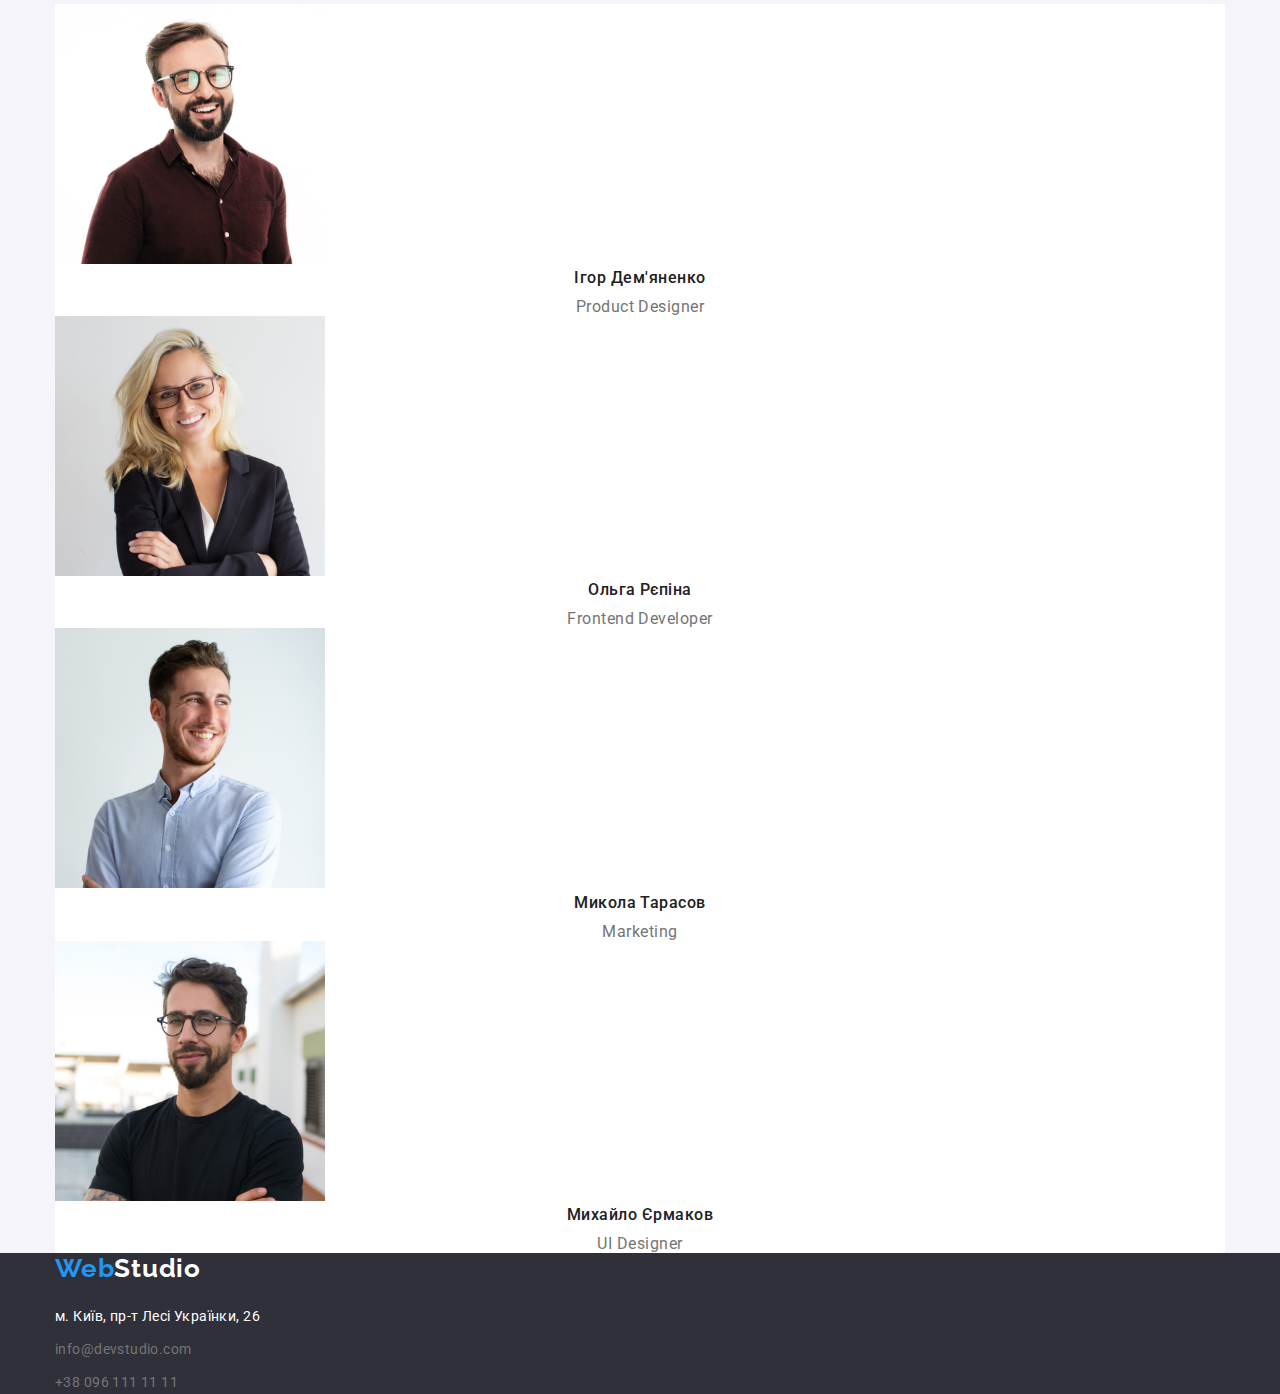
==== commit 65a4cd6b: "Summary-fixed" ====
--- a/index.html
+++ b/index.html
@@ -9,29 +9,34 @@
     <link
       href="https://fonts.googleapis.com/css2?family=Raleway:wght@700&family=Roboto:wght@400;500;700;900&display=swap"
       rel="stylesheet">
+    <link
+      rel="stylesheet"
+      href="https://cdnjs.cloudflare.com/ajax/libs/modern-normalize/1.1.0/modern-normalize.min.css">
     <link rel="stylesheet" href="css/styles.css">
     <title>WebStudio</title>
   </head>
   <body>
     <!--Шапка-->
-    <header>
-      <nav>
-        <a href="./index.html" class="logo">Web<span class="logo-styles">Studio</span></a>
-        <ul class="nav-link">
-          <li><a href="./index.html" class="font">Студія</a></li>
-          <li><a href="./portfolio.html" class="font">Портфоліо</a></li>
-          <li><a href="/" class="font">Контакти</a></li>
+    <header class="page-header">
+      <div class="container">
+        <nav>
+          <a href="./index.html" class="logo">Web<span class="logo-styles">Studio</span></a>
+          <ul class="nav-link">
+            <li><a href="./index.html" class="font">Студія</a></li>
+            <li><a href="./portfolio.html" class="font">Портфоліо</a></li>
+            <li><a href="/" class="font">Контакти</a></li>
+          </ul>
+        </nav>
+        <!--Контакти-->
+        <ul class="contact">
+          <li><a href="mailto:info@devstudio.com" class="info">info@devstudio.com</a></li>
+          <li><a href="tel:+380961111111" class="info">+38 096 111 11 11</a></li>
         </ul>
-      </nav>
-      <!--Контакти-->
-      <ul class="contact">
-        <li><a href="mailto:info@devstudio.com" class="info">info@devstudio.com</a></li>
-        <li><a href="tel:+380961111111" class="info">+38 096 111 11 11</a></li>
-      </ul>
+      </div>
     </header>
     <main>
       <!--Банер-->
-      <section class="baner-style">
+      <section class="section hero">
         <h1 class="baner-text">
           Ефективні рішення для <br>
           вашого бізнесу
@@ -39,85 +44,102 @@
         <button type="button" class="baner-button">Замовити послугу</button>
       </section>
       <!--Деталі-->
-      <section>
-        <h2 style="display: none">Shadow</h2>
-        <ul>
-          <li>
-            <h3 class="factor">УВАГА ДО ДЕТАЛЕЙ</h3>
-            <p class="opisanie">
-              Ідейні міркування, і навіть початок повсякденної роботи з формування позиції.
-            </p>
-          </li>
-          <li>
-            <h3 class="factor">ПУНКТУАЛЬНІСТЬ</h3>
-            <p class="opisanie">
-              Завдання організації, особливо рамки і місце навчання кадрів тягне у себе.
-            </p>
-          </li>
-          <li>
-            <h3 class="factor">ПЛАНУВАННЯ</h3>
-            <p class="opisanie">Так само консультація з широким активом значною мірою зумовлює.</p>
-          </li>
-          <li>
-            <h3 class="factor">СУЧАСНІ ТЕХНОЛОГІЇ</h3>
-            <p class="opisanie">
-              Значимість цих проблем настільки очевидна, що реалізація планових завдань.
-            </p>
-          </li>
-        </ul>
+      <section class="section">
+        <div class="container">
+          <h2 class="visually-hidden">Shadow</h2>
+          <ul>
+            <li>
+              <h3 class="factor">УВАГА ДО ДЕТАЛЕЙ</h3>
+              <p class="opisanie">
+                Ідейні міркування, і навіть початок повсякденної роботи з формування позиції.
+              </p>
+            </li>
+            <li>
+              <h3 class="factor">ПУНКТУАЛЬНІСТЬ</h3>
+              <p class="opisanie">
+                Завдання організації, особливо рамки і місце навчання кадрів тягне у себе.
+              </p>
+            </li>
+            <li>
+              <h3 class="factor">ПЛАНУВАННЯ</h3>
+              <p class="opisanie">
+                Так само консультація з широким активом значною мірою зумовлює.
+              </p>
+            </li>
+            <li>
+              <h3 class="factor">СУЧАСНІ ТЕХНОЛОГІЇ</h3>
+              <p class="opisanie">
+                Значимість цих проблем настільки очевидна, що реалізація планових завдань.
+              </p>
+            </li>
+          </ul>
+        </div>
       </section>
       <!--Заняття-->
-      <section>
-        <h2 class="glava">Чим ми займаємося</h2>
-        <ul>
-          <li>
-            <img src="./images/boxone.jpg" alt="Адаптовано під будь який тип екрану" width="370">
-          </li>
-          <li>
-            <img src="./images/boxtwo.jpg" alt="Робити можно завдяки смартфону" width="370">
-          </li>
-          <li>
-            <img src="./images/boxthree.jpg" alt="Робота з зображенням" width="370">
-          </li>
-        </ul>
+      <section class="section">
+        <div class="container">
+          <h2 class="glava">Чим ми займаємося</h2>
+          <ul>
+            <li>
+              <img
+                src="./images/boxone.jpg"
+                alt="Адаптовано під будь який тип екрану"
+                width="370">
+            </li>
+            <li>
+              <img src="./images/boxtwo.jpg" alt="Робити можно завдяки смартфону" width="370">
+            </li>
+            <li>
+              <img src="./images/boxthree.jpg" alt="Робота з зображенням" width="370">
+            </li>
+          </ul>
+        </div>
       </section>
       <!--Команда-->
-      <section class="glava-job-title">
-        <h2 class="glava">Наша команда</h2>
-        <ul>
-          <li class="bg-card">
-            <img src="./images/nameone.jpg" alt="Ігор Дем'яненко" width="270">
-            <h3 class="name-people">Ігор Дем'яненко</h3>
-            <p class="job-title">Product Designer</p>
-          </li>
-          <li class="bg-card">
-            <img src="./images/nametwo.jpg" alt="Ольга Рєпіна" width="270">
-            <h3 class="name-people">Ольга Рєпіна</h3>
-            <p class="job-title">Frontend Developer</p>
-          </li>
-          <li class="bg-card">
-            <img src="./images/namethree.jpg" alt="Микола Тарасов" width="270">
-            <h3 class="name-people">Микола Тарасов</h3>
-            <p class="job-title">Marketing</p>
-          </li>
-          <li class="bg-card">
-            <img src="./images/namefour.jpg" alt="Михайло Єрмаков" width="270">
-            <h3 class="name-people">Михайло Єрмаков</h3>
-            <p class="job-title">UI Designer</p>
-          </li>
-        </ul>
+      <section class="section glava-job-title">
+        <div class="container">
+          <h2 class="glava">Наша команда</h2>
+          <ul>
+            <li class="bg-card">
+              <img src="./images/nameone.jpg" alt="Ігор Дем'яненко" width="270">
+              <h3 class="name-people">Ігор Дем'яненко</h3>
+              <p class="job-title">Product Designer</p>
+            </li>
+            <li class="bg-card">
+              <img src="./images/nametwo.jpg" alt="Ольга Рєпіна" width="270">
+              <h3 class="name-people">Ольга Рєпіна</h3>
+              <p class="job-title">Frontend Developer</p>
+            </li>
+            <li class="bg-card">
+              <img src="./images/namethree.jpg" alt="Микола Тарасов" width="270">
+              <h3 class="name-people">Микола Тарасов</h3>
+              <p class="job-title">Marketing</p>
+            </li>
+            <li class="bg-card">
+              <img src="./images/namefour.jpg" alt="Михайло Єрмаков" width="270">
+              <h3 class="name-people">Михайло Єрмаков</h3>
+              <p class="job-title">UI Designer</p>
+            </li>
+          </ul>
+        </div>
       </section>
     </main>
     <!--Підвал-->
     <footer class="drop-info">
-      <a href="./index.html" class="logo">Web<span class="foot-logo">Studio</span></a>
-      <address class="foot-adress">
-        <p class="street">м. Київ, пр-т Лесі Українки, 26</p>
-        <ul class="foot-contact">
-          <li><a href="mailto:info@devstudio.com" class="foot-info">info@devstudio.com</a></li>
-          <li><a href="tel:+380961111111" class="foot-info">+38 096 111 11 11</a></li>
-        </ul>
-      </address>
+      <div class="container">
+        <a href="./index.html" class="logo">Web<span class="foot-logo">Studio</span></a>
+        <address class="foot-adress">
+          <p class="street">м. Київ, пр-т Лесі Українки, 26</p>
+          <ul class="foot-contact">
+            <li class="email">
+              <a href="mailto:info@devstudio.com" class="foot-info">info@devstudio.com</a>
+            </li>
+            <li class="telephone">
+              <a href="tel:+380961111111" class="foot-info">+38 096 111 11 11</a>
+            </li>
+          </ul>
+        </address>
+      </div>
     </footer>
   </body>
 </html>
--- a/css/styles.css
+++ b/css/styles.css
@@ -14,6 +14,16 @@
   --hover-focus-link-button: #2196f3;
 }
 
+html {
+  box-sizing: border-box;
+}
+
+*,
+*::before,
+*::after {
+  box-sizing: inherit;
+}
+
 body {
   font-family: 'Roboto', sans-serif;
   background: #ffffff;
@@ -22,6 +32,8 @@
 
 ul {
   list-style: none;
+  margin: 0;
+  padding: 0;
 }
 
 a {
@@ -29,6 +41,10 @@
 }
 
 /* Logo-шрифт/колір */
+
+.page-header {
+  border: 1px solid #ececec;
+}
 
 .logo {
   font-family: 'Raleway', sans-serif;
@@ -75,18 +91,20 @@
 
 /* Банер index */
 
-.baner-style {
+.hero {
   background: var(--background-color-sect);
+  text-align: center;
 }
 
 .baner-text {
   color: var(--color-text-title-button);
-  text-align: center;
   font-weight: 900;
   font-size: 44px;
   line-height: calc(60 / 44);
   letter-spacing: 0.06em;
   text-transform: uppercase;
+  margin-top: 0;
+  margin-bottom: 30;
 }
 
 .baner-button {
@@ -98,6 +116,11 @@
   font-size: 16px;
   line-height: calc(30 / 16);
   letter-spacing: 0.06em;
+  text-align: center;
+  padding: 10px 32px;
+  border-radius: 4px;
+  box-shadow: 0px 4px 4px rgba(0, 0, 0, 0.15);
+  border: 0;
 }
 
 .baner-button:hover,
@@ -107,12 +130,27 @@
 
 /* Деталі */
 
+.visually-hidden {
+  position: absolute;
+  width: 1px;
+  height: 1px;
+  margin: -1px;
+  border: 0;
+  padding: 0;
+  white-space: nowrap;
+  clip-path: inset(100%);
+  clip: rect(0 0 0 0);
+  overflow: hidden;
+}
+
 .factor {
   font-weight: 700;
   font-size: 14px;
   line-height: calc(16 / 14);
   letter-spacing: 0.03em;
   text-transform: uppercase;
+  margin-top: 0;
+  margin-bottom: 10px;
 }
 
 .opisanie {
@@ -120,6 +158,8 @@
   color: var(--color-text-p);
   line-height: calc(24 / 14);
   letter-spacing: 0.03em;
+  margin-top: 0;
+  margin-bottom: 0;
 }
 
 /* Заняття Команда index */
@@ -134,6 +174,8 @@
   font-size: 36px;
   line-height: calc(42 / 36);
   letter-spacing: 0.03em;
+  margin-top: 0;
+  margin-bottom: 50px;
 }
 
 .bg-card {
@@ -146,6 +188,8 @@
   font-size: 16px;
   line-height: calc(19 / 16);
   letter-spacing: 0.03em;
+  margin-top: 0;
+  margin-bottom: 10px;
 }
 
 .job-title {
@@ -154,9 +198,16 @@
   font-size: 16px;
   line-height: calc(19 / 16);
   letter-spacing: 0.03em;
+  margin-top: 0;
+  margin-bottom: 0;
 }
 
 /* Портфоліо */
+
+.list-button {
+  margin-top: 94px;
+  margin-bottom: 50px;
+}
 
 .list-button .click-button {
   font-family: inherit;
@@ -168,6 +219,11 @@
   line-height: calc(26 / 16);
   text-align: center;
   letter-spacing: 0.03em;
+  box-shadow: 0px 3px 1px rgba(0, 0, 0, 0.1), 0px 1px 2px rgba(0, 0, 0, 0.08),
+    0px 2px 2px rgba(0, 0, 0, 0.12);
+  border-radius: 4px;
+  border: 0;
+  padding: 6px 22px;
 }
 
 .list-button .click-button:hover,
@@ -175,6 +231,7 @@
 .list-button .click-button:active {
   background-color: var(--hover-focus-link-button);
   color: var(--color-text-title-button);
+  padding: 6px 25px;
 }
 
 .project-company {
@@ -182,6 +239,8 @@
   font-size: 18px;
   line-height: calc(36 / 18);
   letter-spacing: 0.06em;
+  margin-top: 0;
+  margin-bottom: 4px;
 }
 
 .marker-company {
@@ -189,6 +248,8 @@
   font-size: 16px;
   line-height: calc(30 / 16);
   letter-spacing: 0.03em;
+  margin-top: 0;
+  margin-bottom: 0;
 }
 
 /* Підвал index portfolio */
@@ -212,16 +273,34 @@
   font-size: 14px;
   line-height: calc(24 / 14);
   letter-spacing: 0.03em;
-}
-
+  margin-top: 20px;
+  margin-bottom: 9px;
+}
+
+.foot-contact {
+  margin-top: 0;
+  margin-bottom: 0;
+}
 .foot-contact .foot-info {
   color: var(--color-text-contact);
   font-size: 14px;
   line-height: calc(24 / 14);
   letter-spacing: 0.03em;
+}
+
+.email {
+  margin-bottom: 9px;
 }
 
 .foot-contact .foot-info:hover,
 .foot-contact .foot-info:focus {
   color: var(--hover-focus-link-button);
 }
+
+/* Розмітка */
+
+.container {
+  width: 1200px;
+  padding: 0 15px;
+  margin: 0 auto;
+}
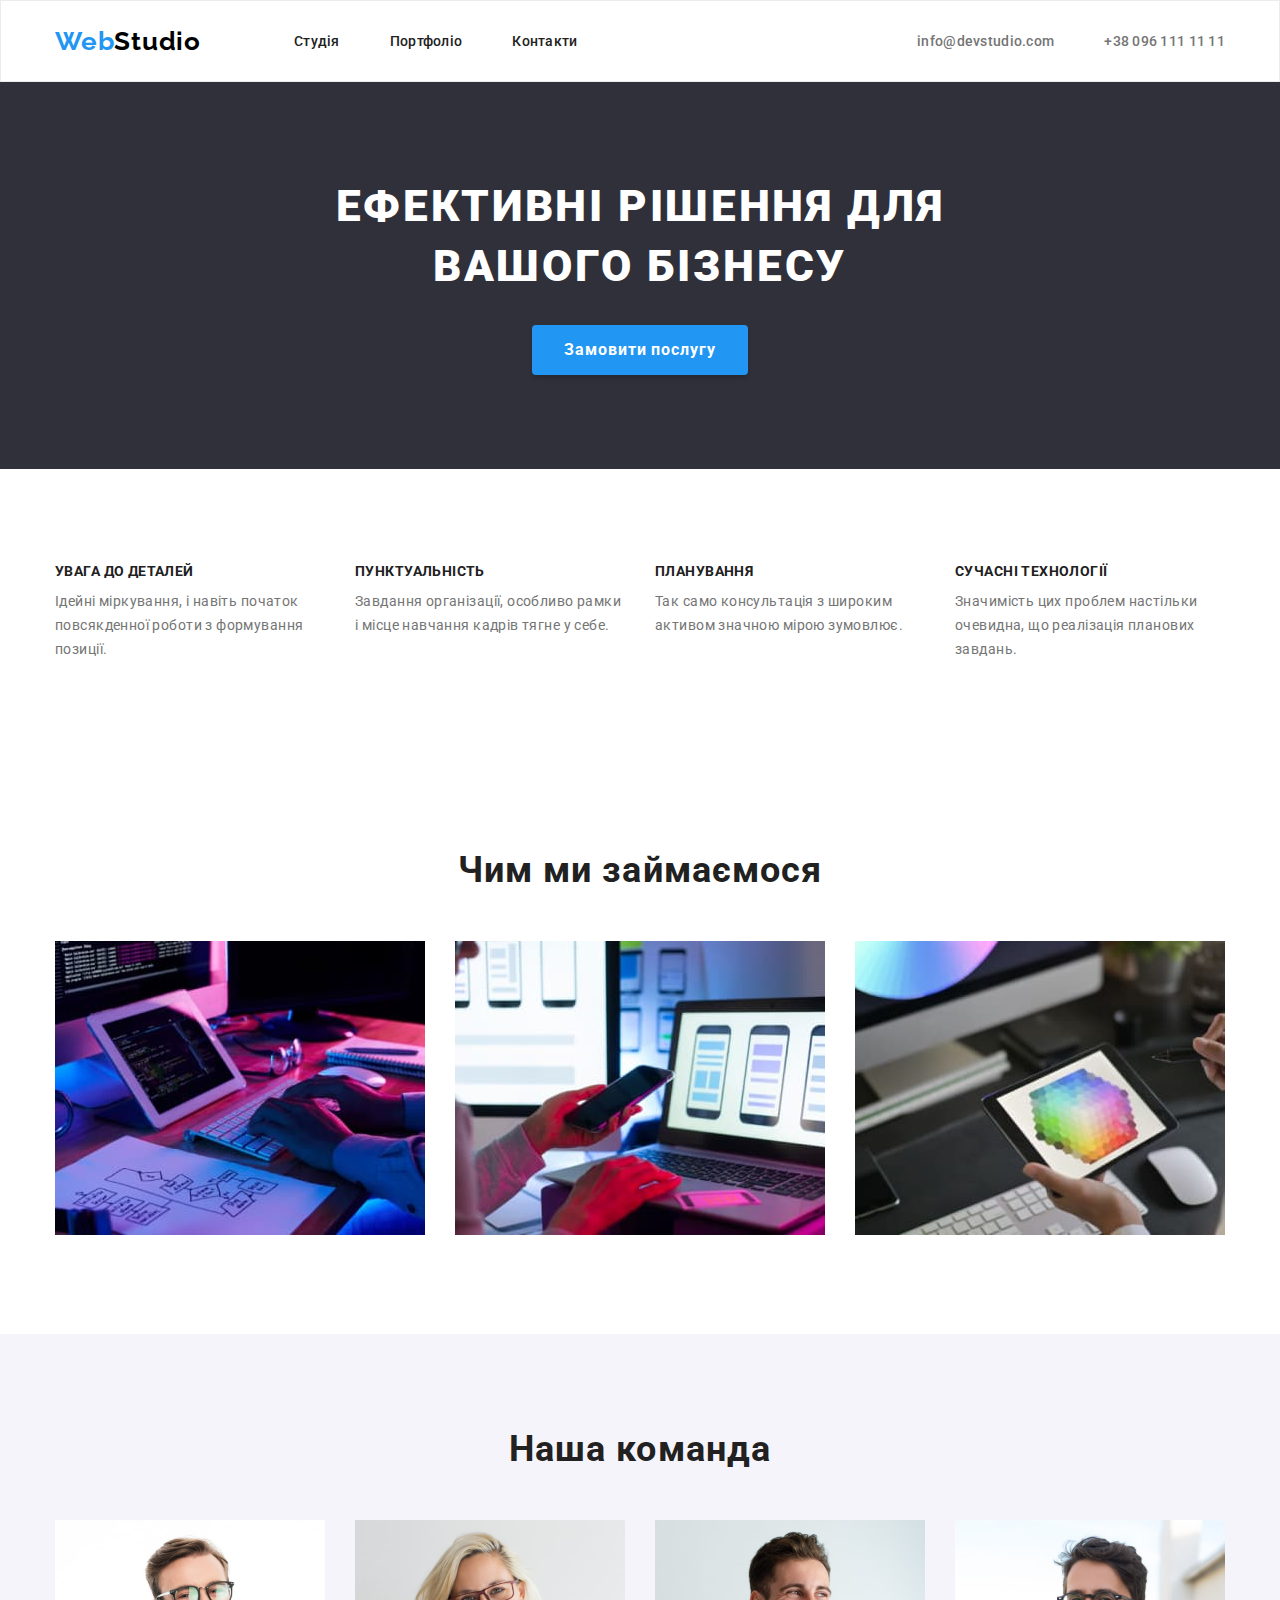
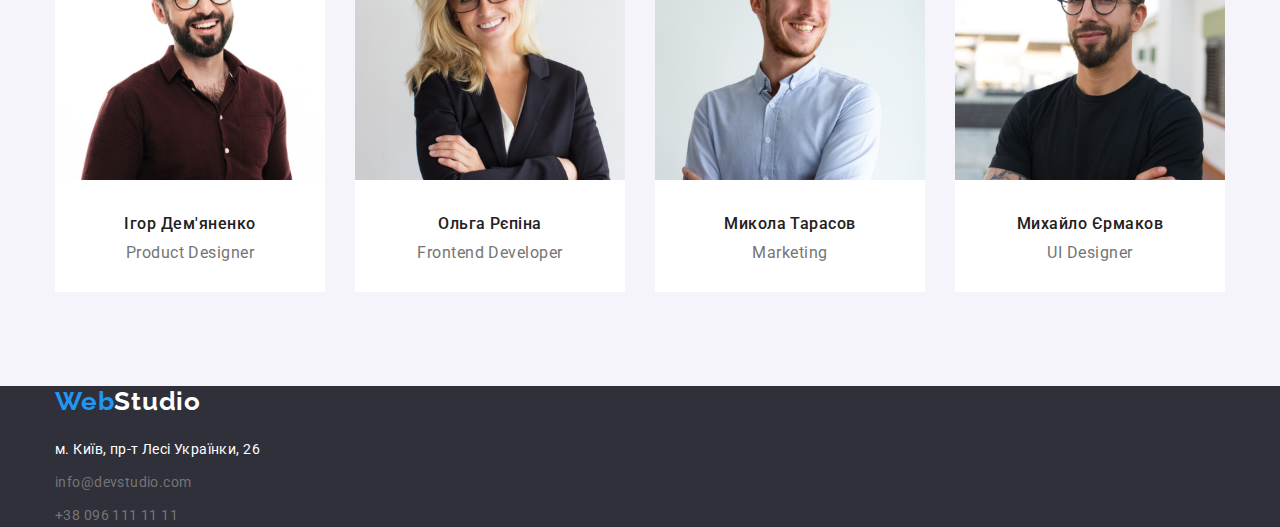
==== commit 88afc2a6: "Summary-all-fix" ====
--- a/index.html
+++ b/index.html
@@ -1,36 +1,40 @@
 <!DOCTYPE html>
 <html lang="uk">
   <head>
-    <meta charset="UTF-8">
-    <meta http-equiv="X-UA-Compatible" content="IE=edge">
-    <meta name="viewport" content="width=device-width, initial-scale=1.0">
-    <link rel="preconnect" href="https://fonts.googleapis.com">
-    <link rel="preconnect" href="https://fonts.gstatic.com" crossorigin>
+    <meta charset="UTF-8" />
+    <meta http-equiv="X-UA-Compatible" content="IE=edge" />
+    <meta name="viewport" content="width=device-width, initial-scale=1.0" />
+    <link rel="preconnect" href="https://fonts.googleapis.com" />
+    <link rel="preconnect" href="https://fonts.gstatic.com" crossorigin />
     <link
       href="https://fonts.googleapis.com/css2?family=Raleway:wght@700&family=Roboto:wght@400;500;700;900&display=swap"
-      rel="stylesheet">
+      rel="stylesheet"
+    />
     <link
       rel="stylesheet"
-      href="https://cdnjs.cloudflare.com/ajax/libs/modern-normalize/1.1.0/modern-normalize.min.css">
-    <link rel="stylesheet" href="css/styles.css">
+      href="https://cdnjs.cloudflare.com/ajax/libs/modern-normalize/1.1.0/modern-normalize.min.css"
+    />
+    <link rel="stylesheet" href="css/styles.css" />
     <title>WebStudio</title>
   </head>
   <body>
     <!--Шапка-->
     <header class="page-header">
-      <div class="container">
-        <nav>
+      <div class="container item-link">
+        <nav class="main-nav">
           <a href="./index.html" class="logo">Web<span class="logo-styles">Studio</span></a>
           <ul class="nav-link">
-            <li><a href="./index.html" class="font">Студія</a></li>
-            <li><a href="./portfolio.html" class="font">Портфоліо</a></li>
-            <li><a href="/" class="font">Контакти</a></li>
+            <li class="item-font"><a href="./index.html" class="font">Студія</a></li>
+            <li class="item-font"><a href="./portfolio.html" class="font">Портфоліо</a></li>
+            <li class="item-font"><a href="/" class="font">Контакти</a></li>
           </ul>
         </nav>
         <!--Контакти-->
         <ul class="contact">
-          <li><a href="mailto:info@devstudio.com" class="info">info@devstudio.com</a></li>
-          <li><a href="tel:+380961111111" class="info">+38 096 111 11 11</a></li>
+          <li class="item-info">
+            <a href="mailto:info@devstudio.com" class="info">info@devstudio.com</a>
+          </li>
+          <li class="item-info"><a href="tel:+380961111111" class="info">+38 096 111 11 11</a></li>
         </ul>
       </div>
     </header>
@@ -38,7 +42,7 @@
       <!--Банер-->
       <section class="section hero">
         <h1 class="baner-text">
-          Ефективні рішення для <br>
+          Ефективні рішення для <br />
           вашого бізнесу
         </h1>
         <button type="button" class="baner-button">Замовити послугу</button>
@@ -47,26 +51,26 @@
       <section class="section">
         <div class="container">
           <h2 class="visually-hidden">Shadow</h2>
-          <ul>
-            <li>
+          <ul class="information">
+            <li class="info-item" style="min-width: 270px">
               <h3 class="factor">УВАГА ДО ДЕТАЛЕЙ</h3>
               <p class="opisanie">
                 Ідейні міркування, і навіть початок повсякденної роботи з формування позиції.
               </p>
             </li>
-            <li>
+            <li class="info-item" style="min-width: 270px">
               <h3 class="factor">ПУНКТУАЛЬНІСТЬ</h3>
               <p class="opisanie">
                 Завдання організації, особливо рамки і місце навчання кадрів тягне у себе.
               </p>
             </li>
-            <li>
+            <li class="info-item" style="min-width: 270px">
               <h3 class="factor">ПЛАНУВАННЯ</h3>
               <p class="opisanie">
                 Так само консультація з широким активом значною мірою зумовлює.
               </p>
             </li>
-            <li>
+            <li class="info-item" style="min-width: 270px">
               <h3 class="factor">СУЧАСНІ ТЕХНОЛОГІЇ</h3>
               <p class="opisanie">
                 Значимість цих проблем настільки очевидна, що реалізація планових завдань.
@@ -79,18 +83,19 @@
       <section class="section">
         <div class="container">
           <h2 class="glava">Чим ми займаємося</h2>
-          <ul>
-            <li>
+          <ul class="images-items">
+            <li class="img-item">
               <img
                 src="./images/boxone.jpg"
                 alt="Адаптовано під будь який тип екрану"
-                width="370">
+                width="370"
+              />
             </li>
-            <li>
-              <img src="./images/boxtwo.jpg" alt="Робити можно завдяки смартфону" width="370">
+            <li class="img-item">
+              <img src="./images/boxtwo.jpg" alt="Робити можно завдяки смартфону" width="370" />
             </li>
-            <li>
-              <img src="./images/boxthree.jpg" alt="Робота з зображенням" width="370">
+            <li class="img-item">
+              <img src="./images/boxthree.jpg" alt="Робота з зображенням" width="370" />
             </li>
           </ul>
         </div>
@@ -99,24 +104,39 @@
       <section class="section glava-job-title">
         <div class="container">
           <h2 class="glava">Наша команда</h2>
-          <ul>
+          <ul class="card-people">
             <li class="bg-card">
-              <img src="./images/nameone.jpg" alt="Ігор Дем'яненко" width="270">
+              <img
+                src="./images/nameone.jpg"
+                alt="Ігор Дем'яненко"
+                width="270"
+                class="photo-people"
+              />
               <h3 class="name-people">Ігор Дем'яненко</h3>
               <p class="job-title">Product Designer</p>
             </li>
             <li class="bg-card">
-              <img src="./images/nametwo.jpg" alt="Ольга Рєпіна" width="270">
+              <img src="./images/nametwo.jpg" alt="Ольга Рєпіна" width="270" class="photo-people" />
               <h3 class="name-people">Ольга Рєпіна</h3>
               <p class="job-title">Frontend Developer</p>
             </li>
             <li class="bg-card">
-              <img src="./images/namethree.jpg" alt="Микола Тарасов" width="270">
+              <img
+                src="./images/namethree.jpg"
+                alt="Микола Тарасов"
+                width="270"
+                class="photo-people"
+              />
               <h3 class="name-people">Микола Тарасов</h3>
               <p class="job-title">Marketing</p>
             </li>
             <li class="bg-card">
-              <img src="./images/namefour.jpg" alt="Михайло Єрмаков" width="270">
+              <img
+                src="./images/namefour.jpg"
+                alt="Михайло Єрмаков"
+                width="270"
+                class="photo-people"
+              />
               <h3 class="name-people">Михайло Єрмаков</h3>
               <p class="job-title">UI Designer</p>
             </li>
--- a/css/styles.css
+++ b/css/styles.css
@@ -40,6 +40,18 @@
   text-decoration: none;
 }
 
+/* Розмітка */
+.section {
+  padding-top: 94px;
+  padding-bottom: 94px;
+}
+
+.container {
+  width: 1200px;
+  padding: 0 15px;
+  margin: 0 auto;
+}
+
 /* Logo-шрифт/колір */
 
 .page-header {
@@ -63,12 +75,31 @@
 
 /* Шапка index portfolio */
 
+.item-link,
+.main-nav,
+.contact {
+  display: flex;
+  align-items: center;
+}
+
+.nav-link {
+  display: flex;
+  margin-left: 93px;
+}
+
+.nav-link .item-font + .item-font {
+  margin-left: 50px;
+}
+
 .nav-link .font {
+  display: block;
   color: var(--color-text-link);
   font-weight: 500;
   font-size: 14px;
   line-height: calc(16 / 14);
   letter-spacing: 0.02em;
+  padding-top: 32px;
+  padding-bottom: 32px;
 }
 
 .nav-link .font:hover,
@@ -76,12 +107,24 @@
   color: var(--hover-focus-link-button);
 }
 
+.contact {
+  display: flex;
+  margin-left: auto;
+}
+
+.contact .item-info + .item-info {
+  margin-left: 50px;
+}
+
 .contact .info {
+  display: block;
   color: var(--color-text-contact);
   font-weight: 500;
   font-size: 14px;
   line-height: calc(16 / 14);
   letter-spacing: 0.02em;
+  padding-top: 32px;
+  padding-bottom: 32px;
 }
 
 .contact .info:hover,
@@ -143,6 +186,14 @@
   overflow: hidden;
 }
 
+.information {
+  display: flex;
+}
+
+.information .info-item + .info-item {
+  margin-left: 30px;
+}
+
 .factor {
   font-weight: 700;
   font-size: 14px;
@@ -178,8 +229,28 @@
   margin-bottom: 50px;
 }
 
+.images-items {
+  display: flex;
+}
+
+.images-items .img-item + .img-item {
+  margin-left: 30px;
+}
+
 .bg-card {
   background-color: var(--color-text-title-button);
+}
+
+.card-people {
+  display: flex;
+}
+
+.card-people .bg-card + .bg-card {
+  margin-left: 30px;
+}
+
+.photo-people {
+  margin-bottom: 30px;
 }
 
 .name-people {
@@ -189,7 +260,9 @@
   line-height: calc(19 / 16);
   letter-spacing: 0.03em;
   margin-top: 0;
+  margin-right: auto;
   margin-bottom: 10px;
+  margin-left: auto;
 }
 
 .job-title {
@@ -199,14 +272,21 @@
   line-height: calc(19 / 16);
   letter-spacing: 0.03em;
   margin-top: 0;
-  margin-bottom: 0;
+  margin-right: auto;
+  margin-bottom: 30px;
+  margin-left: auto;
 }
 
 /* Портфоліо */
 
 .list-button {
-  margin-top: 94px;
-  margin-bottom: 50px;
+  display: flex;
+  justify-content: center;
+  padding-bottom: 34px;
+}
+
+.list-button .cl-btn + .cl-btn {
+  margin-left: 8px;
 }
 
 .list-button .click-button {
@@ -234,13 +314,35 @@
   padding: 6px 25px;
 }
 
+.maket-bg {
+  display: flex;
+  flex-wrap: wrap;
+}
+
+.mark-bg {
+  border: 1px solid #eeeeee;
+  width: 370px;
+  margin-right: 30px;
+  margin-bottom: 30px;
+}
+
+.mark-bg:nth-child(3n) {
+  margin-right: 0;
+}
+
+.mark-bg:nth-last-child(-n + 3) {
+  margin-bottom: 0;
+}
+
 .project-company {
   font-weight: 700;
   font-size: 18px;
   line-height: calc(36 / 18);
   letter-spacing: 0.06em;
-  margin-top: 0;
+  margin-top: 20px;
+  margin-right: 24px;
   margin-bottom: 4px;
+  margin-left: 24px;
 }
 
 .marker-company {
@@ -249,7 +351,9 @@
   line-height: calc(30 / 16);
   letter-spacing: 0.03em;
   margin-top: 0;
-  margin-bottom: 0;
+  margin-right: 24px;
+  margin-bottom: 20px;
+  margin-left: 24px;
 }
 
 /* Підвал index portfolio */
@@ -296,11 +400,3 @@
 .foot-contact .foot-info:focus {
   color: var(--hover-focus-link-button);
 }
-
-/* Розмітка */
-
-.container {
-  width: 1200px;
-  padding: 0 15px;
-  margin: 0 auto;
-}
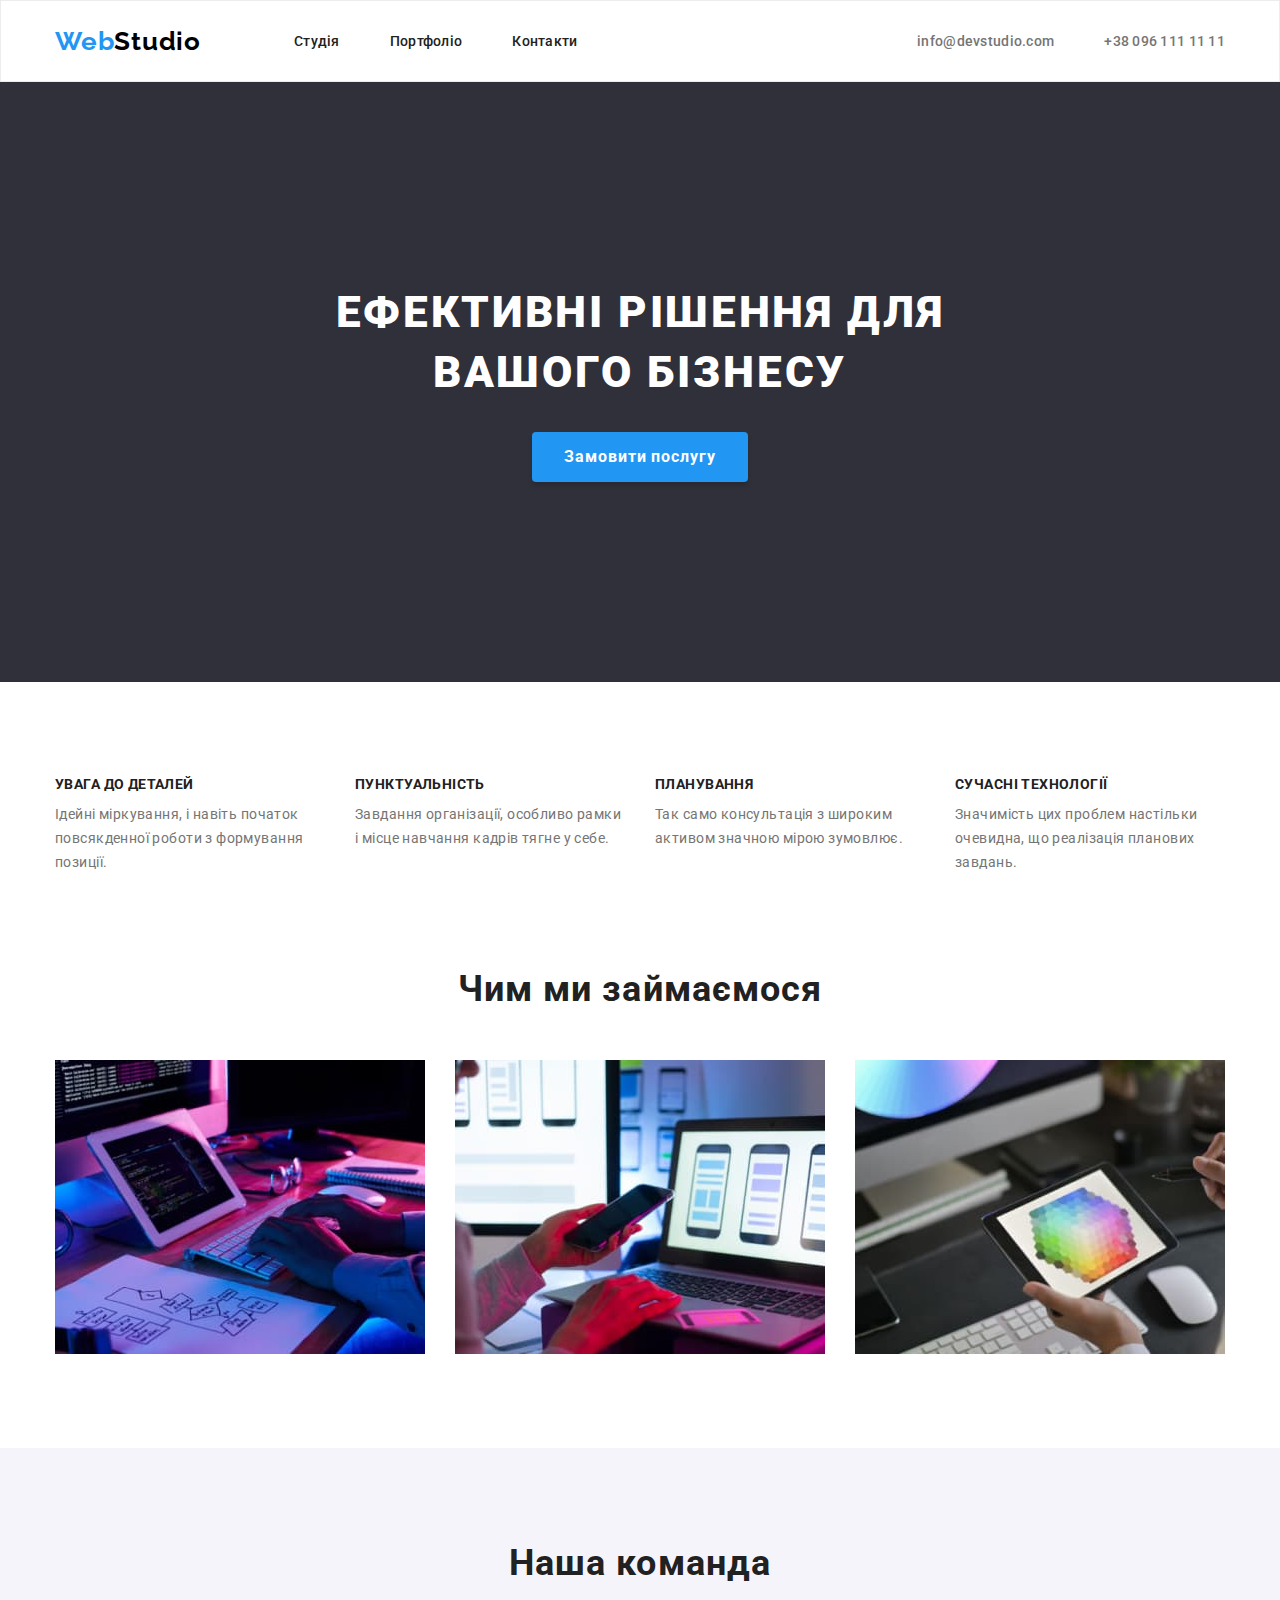
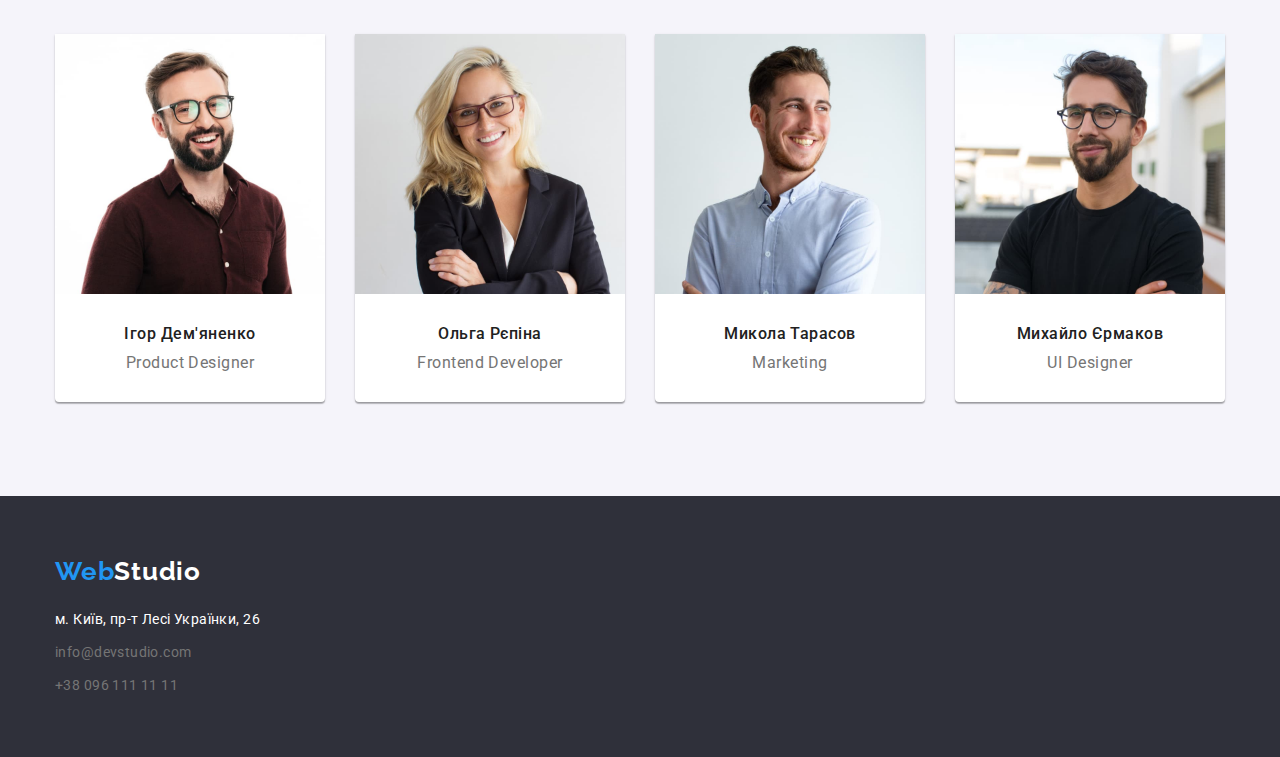
==== commit 6871ccdb: "Fixed" ====
--- a/index.html
+++ b/index.html
@@ -40,37 +40,39 @@
     </header>
     <main>
       <!--Банер-->
-      <section class="section hero">
-        <h1 class="baner-text">
-          Ефективні рішення для <br />
-          вашого бізнесу
-        </h1>
-        <button type="button" class="baner-button">Замовити послугу</button>
+      <section class="hero">
+        <div class="container">
+          <h1 class="baner-text">
+            Ефективні рішення для <br />
+            вашого бізнесу
+          </h1>
+          <button type="button" class="baner-button">Замовити послугу</button>
+        </div>
       </section>
       <!--Деталі-->
-      <section class="section">
+      <section class="section padding-sec">
         <div class="container">
           <h2 class="visually-hidden">Shadow</h2>
           <ul class="information">
-            <li class="info-item" style="min-width: 270px">
+            <li class="info-item">
               <h3 class="factor">УВАГА ДО ДЕТАЛЕЙ</h3>
               <p class="opisanie">
                 Ідейні міркування, і навіть початок повсякденної роботи з формування позиції.
               </p>
             </li>
-            <li class="info-item" style="min-width: 270px">
+            <li class="info-item">
               <h3 class="factor">ПУНКТУАЛЬНІСТЬ</h3>
               <p class="opisanie">
                 Завдання організації, особливо рамки і місце навчання кадрів тягне у себе.
               </p>
             </li>
-            <li class="info-item" style="min-width: 270px">
+            <li class="info-item">
               <h3 class="factor">ПЛАНУВАННЯ</h3>
               <p class="opisanie">
                 Так само консультація з широким активом значною мірою зумовлює.
               </p>
             </li>
-            <li class="info-item" style="min-width: 270px">
+            <li class="info-item">
               <h3 class="factor">СУЧАСНІ ТЕХНОЛОГІЇ</h3>
               <p class="opisanie">
                 Значимість цих проблем настільки очевидна, що реалізація планових завдань.
--- a/css/styles.css
+++ b/css/styles.css
@@ -12,6 +12,7 @@
   --color-text-link: #212121;
   --color-text-contact: #757575;
   --hover-focus-link-button: #2196f3;
+  --margin-content: 30px;
 }
 
 html {
@@ -40,7 +41,24 @@
   text-decoration: none;
 }
 
+h1,
+h2,
+h3,
+h4,
+h5,
+h6,
+p,
+ul {
+  padding: 0;
+  margin: 0;
+}
+
+img {
+  display: block;
+}
+
 /* Розмітка */
+
 .section {
   padding-top: 94px;
   padding-bottom: 94px;
@@ -137,6 +155,7 @@
 .hero {
   background: var(--background-color-sect);
   text-align: center;
+  padding: 200px 0;
 }
 
 .baner-text {
@@ -146,8 +165,7 @@
   line-height: calc(60 / 44);
   letter-spacing: 0.06em;
   text-transform: uppercase;
-  margin-top: 0;
-  margin-bottom: 30;
+  margin-bottom: 30px;
 }
 
 .baner-button {
@@ -172,6 +190,10 @@
 }
 
 /* Деталі */
+
+.padding-sec {
+  padding-bottom: 0;
+}
 
 .visually-hidden {
   position: absolute;
@@ -188,10 +210,12 @@
 
 .information {
   display: flex;
-}
-
-.information .info-item + .info-item {
-  margin-left: 30px;
+  margin-right: -30px;
+}
+
+.information > .info-item {
+  flex-basis: calc(100% / 4 - 30px);
+  margin-right: var(--margin-content);
 }
 
 .factor {
@@ -200,7 +224,6 @@
   line-height: calc(16 / 14);
   letter-spacing: 0.03em;
   text-transform: uppercase;
-  margin-top: 0;
   margin-bottom: 10px;
 }
 
@@ -209,8 +232,6 @@
   color: var(--color-text-p);
   line-height: calc(24 / 14);
   letter-spacing: 0.03em;
-  margin-top: 0;
-  margin-bottom: 0;
 }
 
 /* Заняття Команда index */
@@ -225,32 +246,36 @@
   font-size: 36px;
   line-height: calc(42 / 36);
   letter-spacing: 0.03em;
-  margin-top: 0;
   margin-bottom: 50px;
 }
 
 .images-items {
   display: flex;
-}
-
-.images-items .img-item + .img-item {
-  margin-left: 30px;
+  margin-right: -30px;
+}
+
+.images-items > .img-item {
+  flex-basis: calc(100% / 3 - 30px);
+  margin-right: var(--margin-content);
 }
 
 .bg-card {
   background-color: var(--color-text-title-button);
+  box-shadow: 0px 1px 3px rgba(0, 0, 0, 0.12), 0px 1px 1px rgba(0, 0, 0, 0.14),
+    0px 2px 1px rgba(0, 0, 0, 0.2);
+  border-radius: 0px 0px 4px 4px;
 }
 
 .card-people {
   display: flex;
-}
-
-.card-people .bg-card + .bg-card {
-  margin-left: 30px;
-}
-
-.photo-people {
-  margin-bottom: 30px;
+  margin-top: -30px;
+  margin-right: -30px;
+}
+
+.card-people > .bg-card {
+  flex-basis: calc(100% / 4 - 30px);
+  margin-top: var(--margin-content);
+  margin-right: var(--margin-content);
 }
 
 .name-people {
@@ -259,7 +284,7 @@
   font-size: 16px;
   line-height: calc(19 / 16);
   letter-spacing: 0.03em;
-  margin-top: 0;
+  margin-top: var(--margin-content);
   margin-right: auto;
   margin-bottom: 10px;
   margin-left: auto;
@@ -271,9 +296,8 @@
   font-size: 16px;
   line-height: calc(19 / 16);
   letter-spacing: 0.03em;
-  margin-top: 0;
   margin-right: auto;
-  margin-bottom: 30px;
+  margin-bottom: var(--margin-content);
   margin-left: auto;
 }
 
@@ -311,27 +335,24 @@
 .list-button .click-button:active {
   background-color: var(--hover-focus-link-button);
   color: var(--color-text-title-button);
-  padding: 6px 25px;
 }
 
 .maket-bg {
   display: flex;
   flex-wrap: wrap;
-}
-
-.mark-bg {
+  margin-top: -30px;
+  margin-right: -30px;
+}
+
+.maket-bg > .mark-bg {
+  flex-basis: calc(100% / 3 - 30px);
+  margin-top: var(--margin-content);
+  margin-right: var(--margin-content);
+}
+
+.bg-cont {
+  padding: 20px 24px;
   border: 1px solid #eeeeee;
-  width: 370px;
-  margin-right: 30px;
-  margin-bottom: 30px;
-}
-
-.mark-bg:nth-child(3n) {
-  margin-right: 0;
-}
-
-.mark-bg:nth-last-child(-n + 3) {
-  margin-bottom: 0;
 }
 
 .project-company {
@@ -339,10 +360,7 @@
   font-size: 18px;
   line-height: calc(36 / 18);
   letter-spacing: 0.06em;
-  margin-top: 20px;
-  margin-right: 24px;
-  margin-bottom: 4px;
-  margin-left: 24px;
+  padding-bottom: 4px;
 }
 
 .marker-company {
@@ -350,15 +368,12 @@
   font-size: 16px;
   line-height: calc(30 / 16);
   letter-spacing: 0.03em;
-  margin-top: 0;
-  margin-right: 24px;
-  margin-bottom: 20px;
-  margin-left: 24px;
 }
 
 /* Підвал index portfolio */
 
 .drop-info {
+  padding: 60px 0;
   background: var(--background-color-sect);
 }
 
@@ -381,10 +396,6 @@
   margin-bottom: 9px;
 }
 
-.foot-contact {
-  margin-top: 0;
-  margin-bottom: 0;
-}
 .foot-contact .foot-info {
   color: var(--color-text-contact);
   font-size: 14px;
